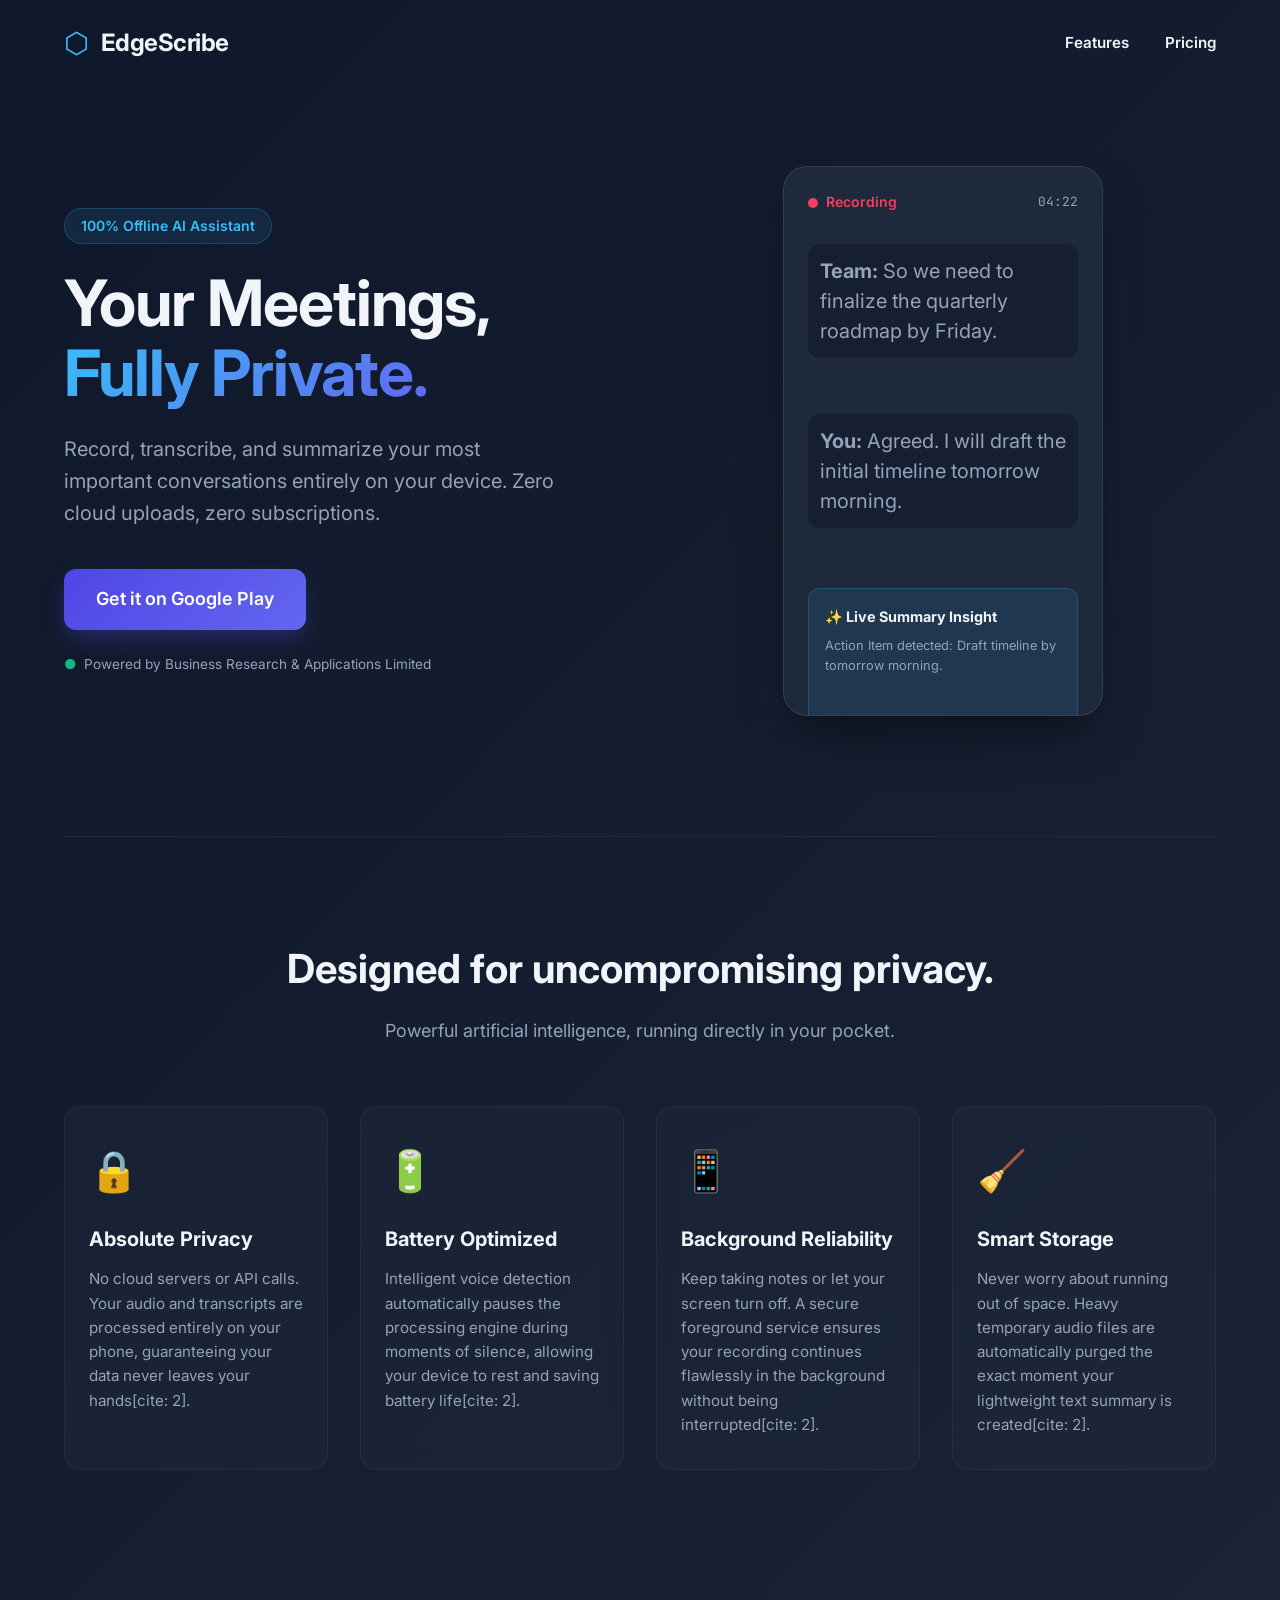
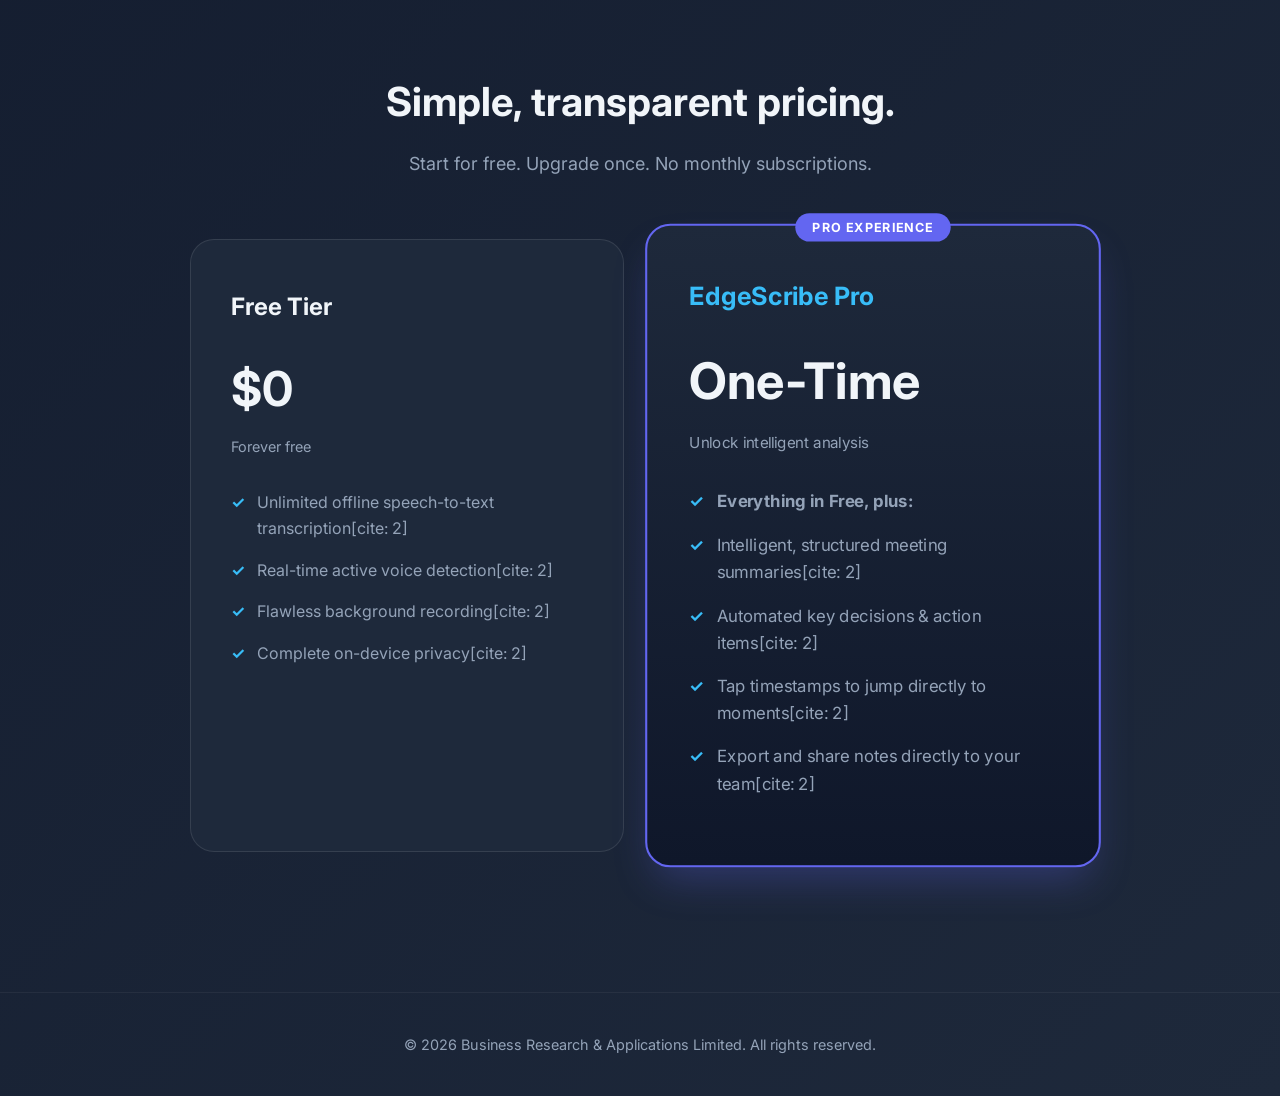
==== index.html @ 8569082a "presenting the app" ====
<!DOCTYPE html>
<html lang="en">
<head>
    <meta charset="UTF-8">
    <meta name="viewport" content="width=device-width, initial-scale=1.0">
    <title>EdgeScribe - Your Private AI Meeting Assistant</title>
    
    <link rel="preconnect" href="https://fonts.googleapis.com">
    <link rel="preconnect" href="https://fonts.gstatic.com" crossorigin>
    <link href="https://fonts.googleapis.com/css2?family=Inter:wght@400;600;700&family=JetBrains+Mono&display=swap" rel="stylesheet">
    
    <style>
        :root {
            --brand-primary: #4F46E5;
            --brand-electric: #6366F1;
            --accent-cyan: #0284C7;
            --accent-sky: #38BDF8;
            --bg-dark: #0F172A;
            --card-dark: #1E293B;
            --text-primary: #F1F5F9;
            --text-secondary: #94A3B8;
            --status-mint: #10B981;
            --status-amber: #F59E0B;
        }
        
        * {
            box-sizing: border-box;
            margin: 0;
            padding: 0;
        }

        body {
            font-family: 'Inter', system-ui, sans-serif;
            background: linear-gradient(135deg, var(--bg-dark), var(--card-dark));
            color: var(--text-primary);
            line-height: 1.6;
            min-height: 100vh;
            overflow-x: hidden;
        }

        .mono {
            font-family: 'JetBrains Mono', monospace;
        }

        .container {
            max-width: 1200px;
            margin: 0 auto;
            padding: 0 24px;
        }

        /* Animations */
        @keyframes fadeInUp {
            from { opacity: 0; transform: translateY(20px); }
            to { opacity: 1; transform: translateY(0); }
        }

        @keyframes pulse {
            0% { box-shadow: 0 0 0 0 rgba(244, 63, 94, 0.4); }
            70% { box-shadow: 0 0 0 10px rgba(244, 63, 94, 0); }
            100% { box-shadow: 0 0 0 0 rgba(244, 63, 94, 0); }
        }

        @keyframes wave {
            0%, 100% { height: 8px; }
            50% { height: 24px; }
        }

        /* Navigation */
        header {
            display: flex;
            justify-content: space-between;
            align-items: center;
            padding: 24px 0;
            position: relative;
            z-index: 10;
        }

        .logo {
            font-size: 1.5rem;
            font-weight: 700;
            display: flex;
            align-items: center;
            gap: 12px;
            letter-spacing: -0.5px;
        }

        .logo-icon {
            color: var(--accent-sky);
            font-size: 1.8rem;
            line-height: 1;
        }

        nav a {
            color: var(--text-primary);
            text-decoration: none;
            margin-left: 32px;
            font-weight: 600;
            font-size: 0.95rem;
            transition: color 0.2s;
        }

        nav a:hover {
            color: var(--accent-sky);
        }

        /* Hero Section */
        .hero {
            display: flex;
            align-items: center;
            justify-content: space-between;
            padding: 80px 0 120px;
            gap: 60px;
            animation: fadeInUp 0.8s ease-out;
        }

        .hero-content {
            flex: 1;
        }

        .hero-badge {
            display: inline-block;
            background: rgba(56, 189, 248, 0.1);
            color: var(--accent-sky);
            padding: 6px 16px;
            border-radius: 9999px;
            font-size: 0.875rem;
            font-weight: 600;
            margin-bottom: 24px;
            border: 1px solid rgba(56, 189, 248, 0.2);
        }

        .hero h1 {
            font-size: 4rem;
            line-height: 1.1;
            margin-bottom: 24px;
            letter-spacing: -1px;
        }

        .hero h1 span {
            background: linear-gradient(135deg, var(--accent-sky), var(--brand-electric));
            -webkit-background-clip: text;
            -webkit-text-fill-color: transparent;
        }

        .hero p {
            font-size: 1.25rem;
            color: var(--text-secondary);
            margin-bottom: 40px;
            max-width: 500px;
        }

        .btn {
            display: inline-flex;
            align-items: center;
            justify-content: center;
            background: linear-gradient(135deg, var(--brand-primary), var(--brand-electric));
            color: white;
            padding: 16px 32px;
            border-radius: 12px;
            text-decoration: none;
            font-weight: 600;
            font-size: 1.125rem;
            transition: transform 0.2s, box-shadow 0.2s;
            border: none;
            cursor: pointer;
            box-shadow: 0 10px 25px -5px rgba(79, 70, 229, 0.4);
        }

        .btn:hover {
            transform: translateY(-2px);
            box-shadow: 0 20px 25px -5px rgba(79, 70, 229, 0.5);
        }

        .powered-by {
            margin-top: 24px;
            font-size: 0.85rem;
            color: var(--text-secondary);
            display: flex;
            align-items: center;
            gap: 8px;
        }

        /* CSS App Mockup */
        .hero-visual {
            flex: 1;
            position: relative;
            display: flex;
            justify-content: center;
        }

        .app-mockup {
            background: var(--card-dark);
            border: 1px solid rgba(255,255,255,0.1);
            border-radius: 24px;
            width: 320px;
            height: 550px;
            padding: 24px;
            box-shadow: 0 25px 50px -12px rgba(0, 0, 0, 0.5);
            position: relative;
            overflow: hidden;
            display: flex;
            flex-direction: column;
        }

        .app-header {
            display: flex;
            justify-content: space-between;
            align-items: center;
            margin-bottom: 30px;
        }

        .recording-indicator {
            display: flex;
            align-items: center;
            gap: 8px;
            color: #F43F5E;
            font-size: 0.875rem;
            font-weight: 600;
        }

        .dot {
            width: 10px;
            height: 10px;
            background-color: #F43F5E;
            border-radius: 50%;
            animation: pulse 2s infinite;
        }

        .app-transcript {
            flex: 1;
            color: var(--text-secondary);
            font-size: 0.9rem;
            display: flex;
            flex-direction: column;
            gap: 16px;
        }

        .app-transcript p {
            background: rgba(15, 23, 42, 0.5);
            padding: 12px;
            border-radius: 12px;
            line-height: 1.5;
        }

        .waveform {
            display: flex;
            align-items: center;
            justify-content: center;
            gap: 4px;
            margin-top: auto;
            margin-bottom: 20px;
            height: 40px;
        }

        .wave-bar {
            width: 6px;
            background: var(--accent-sky);
            border-radius: 9999px;
            animation: wave 1.2s infinite ease-in-out;
        }
        
        .wave-bar:nth-child(1) { animation-delay: 0.0s; }
        .wave-bar:nth-child(2) { animation-delay: 0.2s; }
        .wave-bar:nth-child(3) { animation-delay: 0.4s; }
        .wave-bar:nth-child(4) { animation-delay: 0.6s; }
        .wave-bar:nth-child(5) { animation-delay: 0.8s; }

        .app-summary-card {
            background: rgba(56, 189, 248, 0.1);
            border: 1px solid rgba(56, 189, 248, 0.2);
            padding: 16px;
            border-radius: 12px;
            margin-top: auto;
        }

        .app-summary-card h4 {
            color: var(--text-primary);
            font-size: 0.9rem;
            margin-bottom: 8px;
            display: flex;
            align-items: center;
            gap: 6px;
        }

        /* Features Section */
        .features-section {
            padding: 100px 0;
            border-top: 1px solid rgba(255,255,255,0.05);
        }

        .section-header {
            text-align: center;
            margin-bottom: 60px;
        }

        .section-header h2 {
            font-size: 2.5rem;
            margin-bottom: 16px;
        }

        .section-header p {
            color: var(--text-secondary);
            font-size: 1.125rem;
        }

        /* Grid updated to support 4-in-a-row or 2x2 */
        .features-grid {
            display: grid;
            grid-template-columns: 1fr;
            gap: 32px;
        }
        
        @media (min-width: 768px) {
            .features-grid {
                grid-template-columns: repeat(2, 1fr);
            }
        }

        @media (min-width: 1100px) {
            .features-grid {
                grid-template-columns: repeat(4, 1fr);
            }
        }

        .feature-card {
            background: rgba(30, 41, 59, 0.5);
            border: 1px solid rgba(255, 255, 255, 0.05);
            border-radius: 16px;
            padding: 32px 24px;
            transition: transform 0.3s, background 0.3s;
            backdrop-filter: blur(10px);
            display: flex;
            flex-direction: column;
        }

        .feature-card:hover {
            transform: translateY(-5px);
            background: rgba(30, 41, 59, 0.8);
            border-color: rgba(56, 189, 248, 0.3);
        }

        .feature-icon {
            font-size: 2.5rem;
            margin-bottom: 20px;
        }

        .feature-card h3 {
            color: var(--text-primary);
            font-size: 1.25rem;
            margin-bottom: 12px;
        }

        .feature-card p {
            color: var(--text-secondary);
            font-size: 0.95rem;
        }

        /* Pricing Section */
        .pricing-section {
            padding: 100px 0 140px;
        }

        .pricing-grid {
            display: grid;
            grid-template-columns: repeat(auto-fit, minmax(340px, 1fr));
            gap: 32px;
            max-width: 900px;
            margin: 0 auto;
        }

        .pricing-card {
            background: var(--card-dark);
            border: 1px solid rgba(255, 255, 255, 0.1);
            border-radius: 24px;
            padding: 48px 40px;
            position: relative;
        }

        .pricing-card.premium {
            background: linear-gradient(180deg, rgba(30, 41, 59, 1) 0%, rgba(15, 23, 42, 1) 100%);
            border: 2px solid var(--brand-electric);
            box-shadow: 0 20px 40px -10px rgba(99, 102, 241, 0.3);
            transform: scale(1.05);
        }

        .popular-badge {
            position: absolute;
            top: -12px;
            left: 50%;
            transform: translateX(-50%);
            background: var(--brand-electric);
            color: white;
            padding: 4px 16px;
            border-radius: 9999px;
            font-size: 0.75rem;
            font-weight: 700;
            text-transform: uppercase;
            letter-spacing: 1px;
        }

        .pricing-card h3 {
            font-size: 1.5rem;
            margin-bottom: 8px;
        }

        .price {
            font-size: 3rem;
            font-weight: 700;
            margin: 24px 0 8px;
            color: var(--text-primary);
        }

        .price-sub {
            color: var(--text-secondary);
            font-size: 0.9rem;
            margin-bottom: 32px;
        }

        .pricing-features {
            list-style: none;
        }

        .pricing-features li {
            margin-bottom: 16px;
            color: var(--text-secondary);
            display: flex;
            align-items: flex-start;
            gap: 12px;
        }

        .pricing-features li::before {
            content: '✓';
            color: var(--accent-sky);
            font-weight: bold;
        }

        footer {
            text-align: center;
            padding: 40px 0;
            border-top: 1px solid rgba(255, 255, 255, 0.05);
            color: var(--text-secondary);
            font-size: 0.9rem;
        }

        @media (max-width: 900px) {
            .hero { flex-direction: column; text-align: center; gap: 40px;}
            .hero p { margin: 0 auto 40px; }
            .pricing-card.premium { transform: scale(1); }
        }

        @media (max-width: 600px) {
            .hero h1 { font-size: 3rem; }
            nav a { display: none; }
        }
    </style>
</head>
<body>
    <div class="container">
        <!-- Navigation -->
        <header>
            <div class="logo">
                <span class="logo-icon">⬡</span> EdgeScribe
            </div>
            <nav>
                <a href="#features">Features</a>
                <a href="#pricing">Pricing</a>
            </nav>
        </header>

        <!-- Hero Section -->
        <section class="hero">
            <div class="hero-content">
                <div class="hero-badge">100% Offline AI Assistant</div>
                <h1>Your Meetings, <br><span>Fully Private.</span></h1>
                <p>Record, transcribe, and summarize your most important conversations entirely on your device. Zero cloud uploads, zero subscriptions.</p>
                
                <a href="#" class="btn" id="downloadBtn">Get it on Google Play</a>
                
                <div class="powered-by">
                    <span style="color: var(--status-mint);">●</span> Powered by Business Research & Applications Limited
                </div>
            </div>

            <!-- CSS App Mockup -->
            <div class="hero-visual">
                <div class="app-mockup">
                    <div class="app-header">
                        <div class="recording-indicator">
                            <div class="dot"></div>
                            Recording
                        </div>
                        <div class="mono" style="color: var(--text-secondary); font-size: 0.8rem;">04:22</div>
                    </div>
                    
                    <div class="app-transcript">
                        <p><strong>Team:</strong> So we need to finalize the quarterly roadmap by Friday.</p>
                        <p><strong>You:</strong> Agreed. I will draft the initial timeline tomorrow morning.</p>
                    </div>

                    <div class="waveform">
                        <div class="wave-bar"></div>
                        <div class="wave-bar"></div>
                        <div class="wave-bar"></div>
                        <div class="wave-bar"></div>
                        <div class="wave-bar"></div>
                    </div>

                    <div class="app-summary-card">
                        <h4>✨ Live Summary Insight</h4>
                        <p style="font-size: 0.8rem; color: var(--text-secondary);">Action Item detected: Draft timeline by tomorrow morning.</p>
                    </div>
                </div>
            </div>
        </section>

        <!-- Benefits/Features Section -->
        <section id="features" class="features-section">
            <div class="section-header">
                <h2>Designed for uncompromising privacy.</h2>
                <p>Powerful artificial intelligence, running directly in your pocket.</p>
            </div>

            <div class="features-grid">
                <div class="feature-card">
                    <div class="feature-icon">🔒</div>
                    <h3>Absolute Privacy</h3>
                    <p>No cloud servers or API calls. Your audio and transcripts are processed entirely on your phone, guaranteeing your data never leaves your hands[cite: 2].</p>
                </div>
                <div class="feature-card">
                    <div class="feature-icon">🔋</div>
                    <h3>Battery Optimized</h3>
                    <p>Intelligent voice detection automatically pauses the processing engine during moments of silence, allowing your device to rest and saving battery life[cite: 2].</p>
                </div>
                <div class="feature-card">
                    <div class="feature-icon">📱</div>
                    <h3>Background Reliability</h3>
                    <p>Keep taking notes or let your screen turn off. A secure foreground service ensures your recording continues flawlessly in the background without being interrupted[cite: 2].</p>
                </div>
                <div class="feature-card">
                    <div class="feature-icon">🧹</div>
                    <h3>Smart Storage</h3>
                    <p>Never worry about running out of space. Heavy temporary audio files are automatically purged the exact moment your lightweight text summary is created[cite: 2].</p>
                </div>
            </div>
        </section>

        <!-- Pricing Section -->
        <section id="pricing" class="pricing-section">
            <div class="section-header">
                <h2>Simple, transparent pricing.</h2>
                <p>Start for free. Upgrade once. No monthly subscriptions.</p>
            </div>

            <div class="pricing-grid">
                
                <!-- Free Tier -->
                <div class="pricing-card">
                    <h3>Free Tier</h3>
                    <div class="price">$0</div>
                    <div class="price-sub">Forever free</div>
                    <ul class="pricing-features">
                        <li>Unlimited offline speech-to-text transcription[cite: 2]</li>
                        <li>Real-time active voice detection[cite: 2]</li>
                        <li>Flawless background recording[cite: 2]</li>
                        <li>Complete on-device privacy[cite: 2]</li>
                    </ul>
                </div>
                
                <!-- Pro Tier -->
                <div class="pricing-card premium">
                    <div class="popular-badge">Pro Experience</div>
                    <h3 style="color: var(--accent-sky);">EdgeScribe Pro</h3>
                    <div class="price">One-Time</div>
                    <div class="price-sub">Unlock intelligent analysis</div>
                    <ul class="pricing-features">
                        <li><strong>Everything in Free, plus:</strong></li>
                        <li>Intelligent, structured meeting summaries[cite: 2]</li>
                        <li>Automated key decisions & action items[cite: 2]</li>
                        <li>Tap timestamps to jump directly to moments[cite: 2]</li>
                        <li>Export and share notes directly to your team[cite: 2]</li>
                    </ul>
                </div>

            </div>
        </section>
    </div>

    <footer>
        <p>&copy; 2026 Business Research & Applications Limited. All rights reserved.</p>
    </footer>

    <script>
        // Simulate Play Store Click
        document.getElementById('downloadBtn').addEventListener('click', function(e) {
            e.preventDefault();
            alert('Redirecting to the Google Play Store...');
        });

        // Smooth Scroll for Navigation
        document.querySelectorAll('a[href^=\'#\']').forEach(anchor => {
            anchor.addEventListener('click', function (e) {
                e.preventDefault();
                document.querySelector(this.getAttribute('href')).scrollIntoView({
                    behavior: 'smooth'
                });
            });
        });
    </script>
</body>
</html>
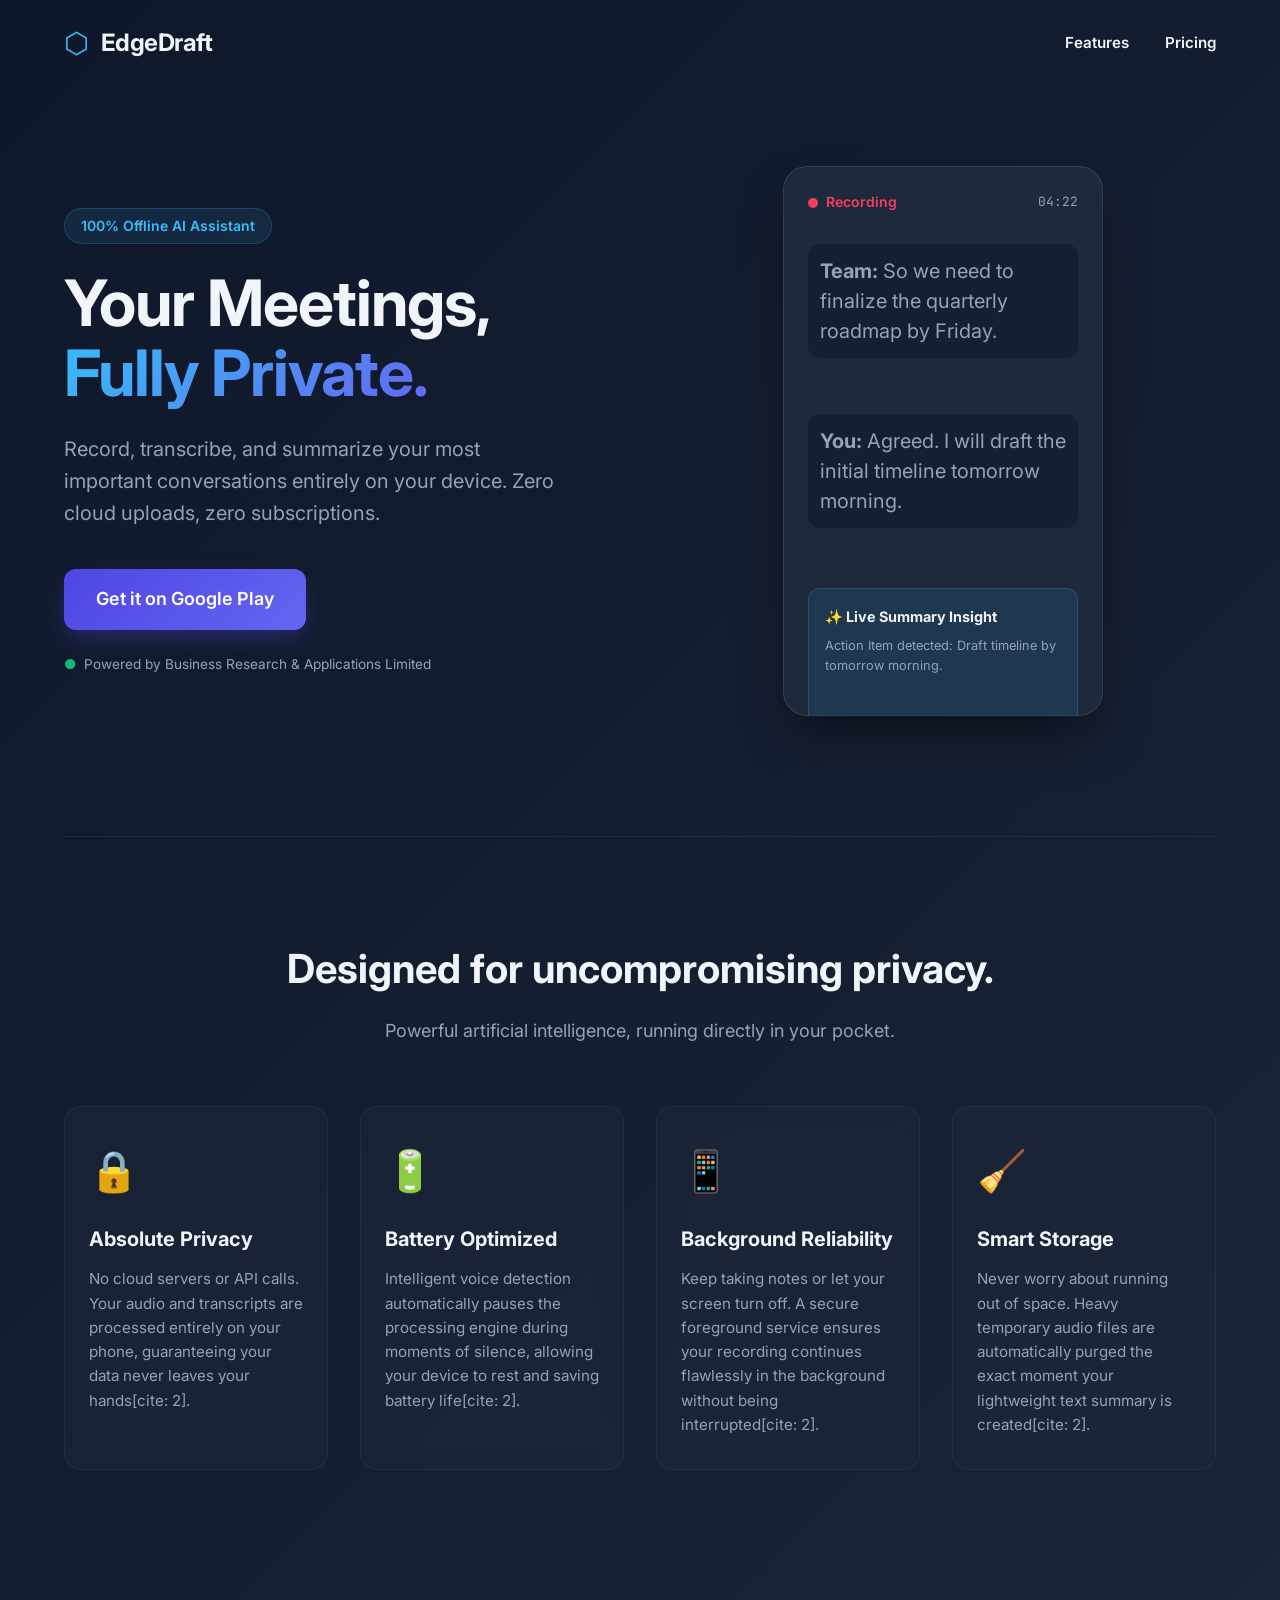
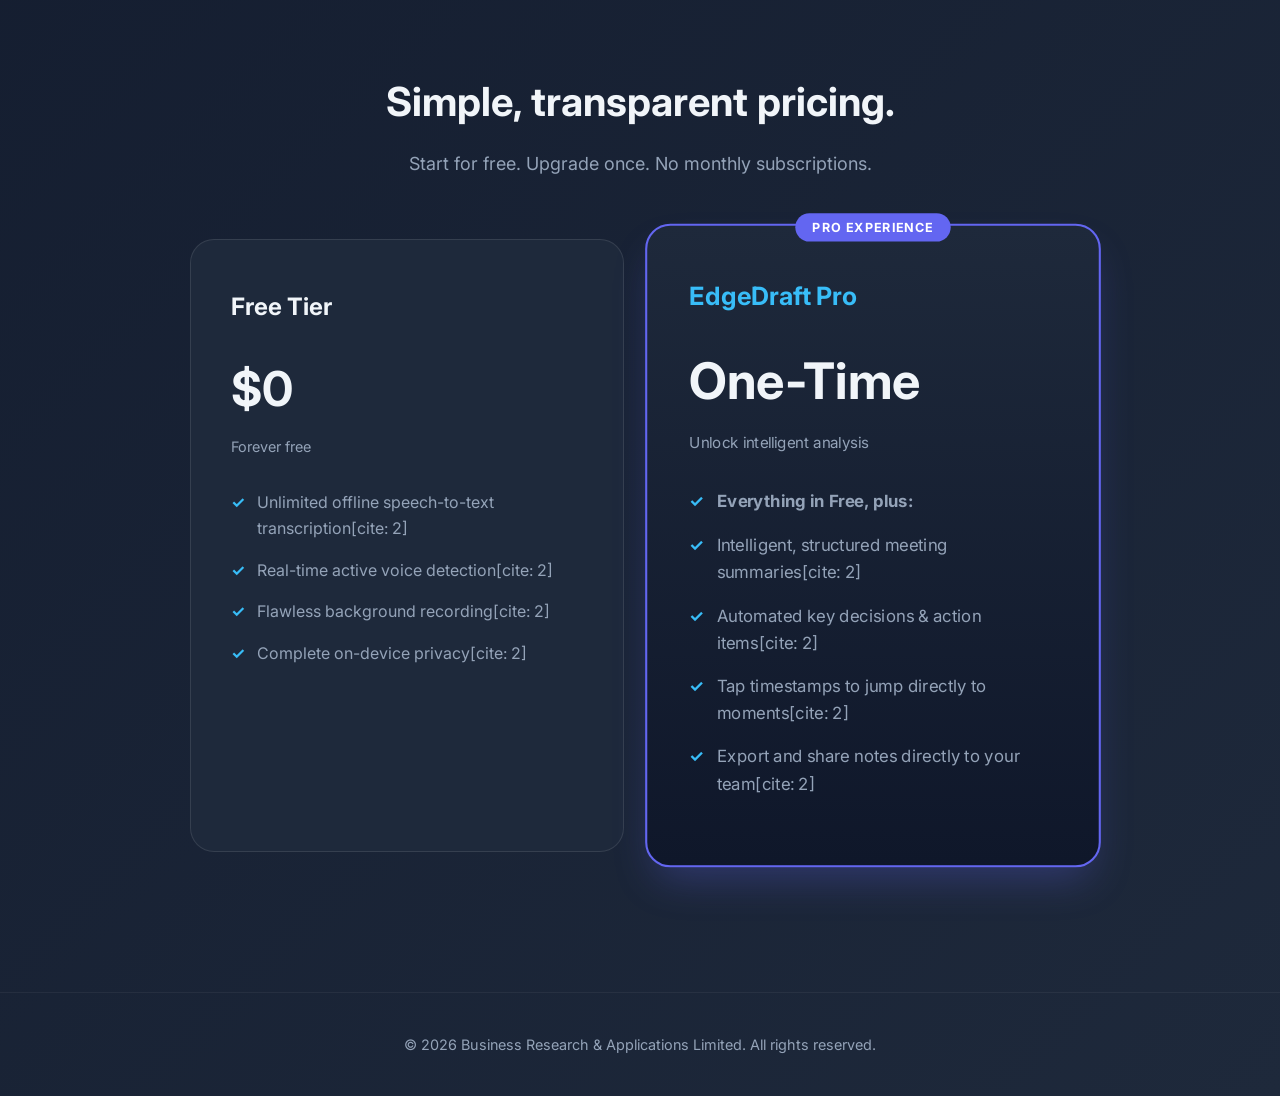
==== commit 2155e019: "company info" ====
--- a/index.html
+++ b/index.html
@@ -3,7 +3,7 @@
 <head>
     <meta charset="UTF-8">
     <meta name="viewport" content="width=device-width, initial-scale=1.0">
-    <title>EdgeScribe - Your Private AI Meeting Assistant</title>
+    <title>EdgeDraft - Your Private AI Meeting Assistant</title>
     
     <link rel="preconnect" href="https://fonts.googleapis.com">
     <link rel="preconnect" href="https://fonts.gstatic.com" crossorigin>
@@ -459,7 +459,7 @@
         <!-- Navigation -->
         <header>
             <div class="logo">
-                <span class="logo-icon">⬡</span> EdgeScribe
+                <span class="logo-icon">⬡</span> EdgeDraft
             </div>
             <nav>
                 <a href="#features">Features</a>
@@ -569,7 +569,7 @@
                 <!-- Pro Tier -->
                 <div class="pricing-card premium">
                     <div class="popular-badge">Pro Experience</div>
-                    <h3 style="color: var(--accent-sky);">EdgeScribe Pro</h3>
+                    <h3 style="color: var(--accent-sky);">EdgeDraft Pro</h3>
                     <div class="price">One-Time</div>
                     <div class="price-sub">Unlock intelligent analysis</div>
                     <ul class="pricing-features">
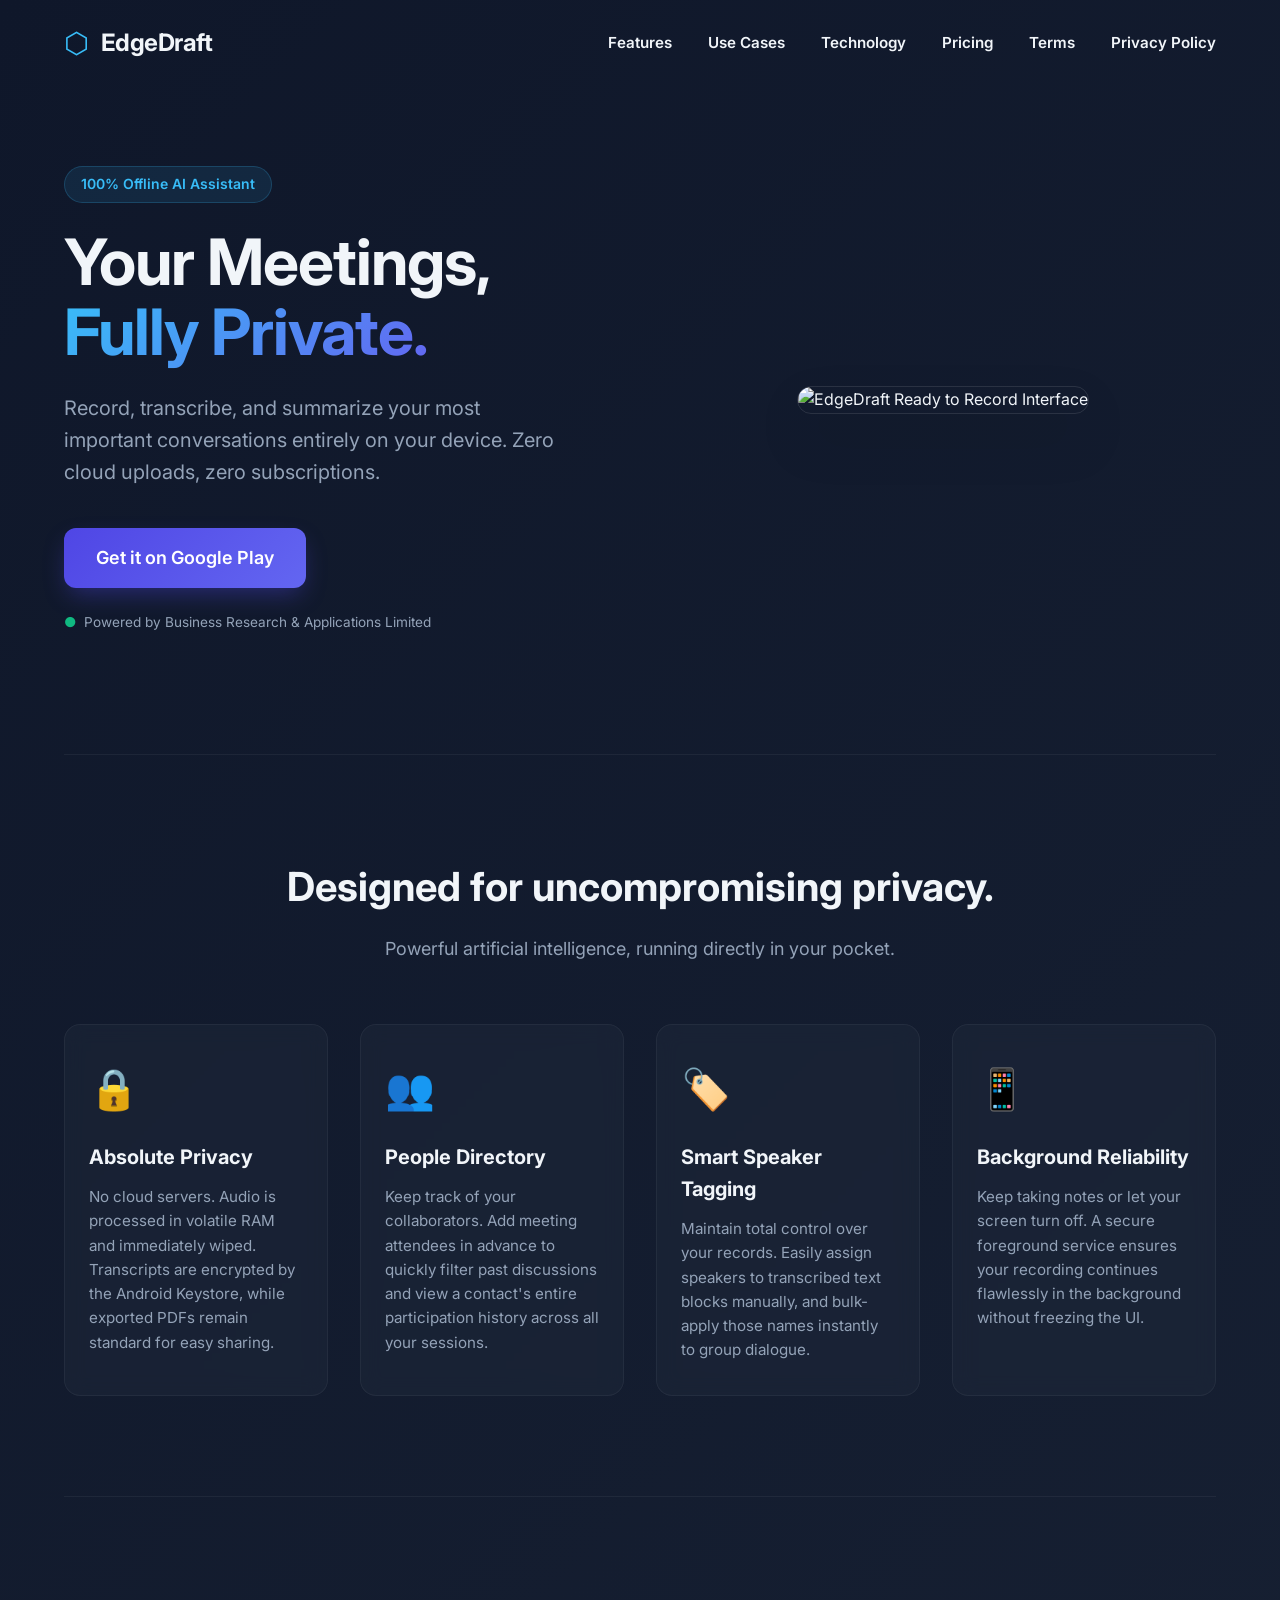
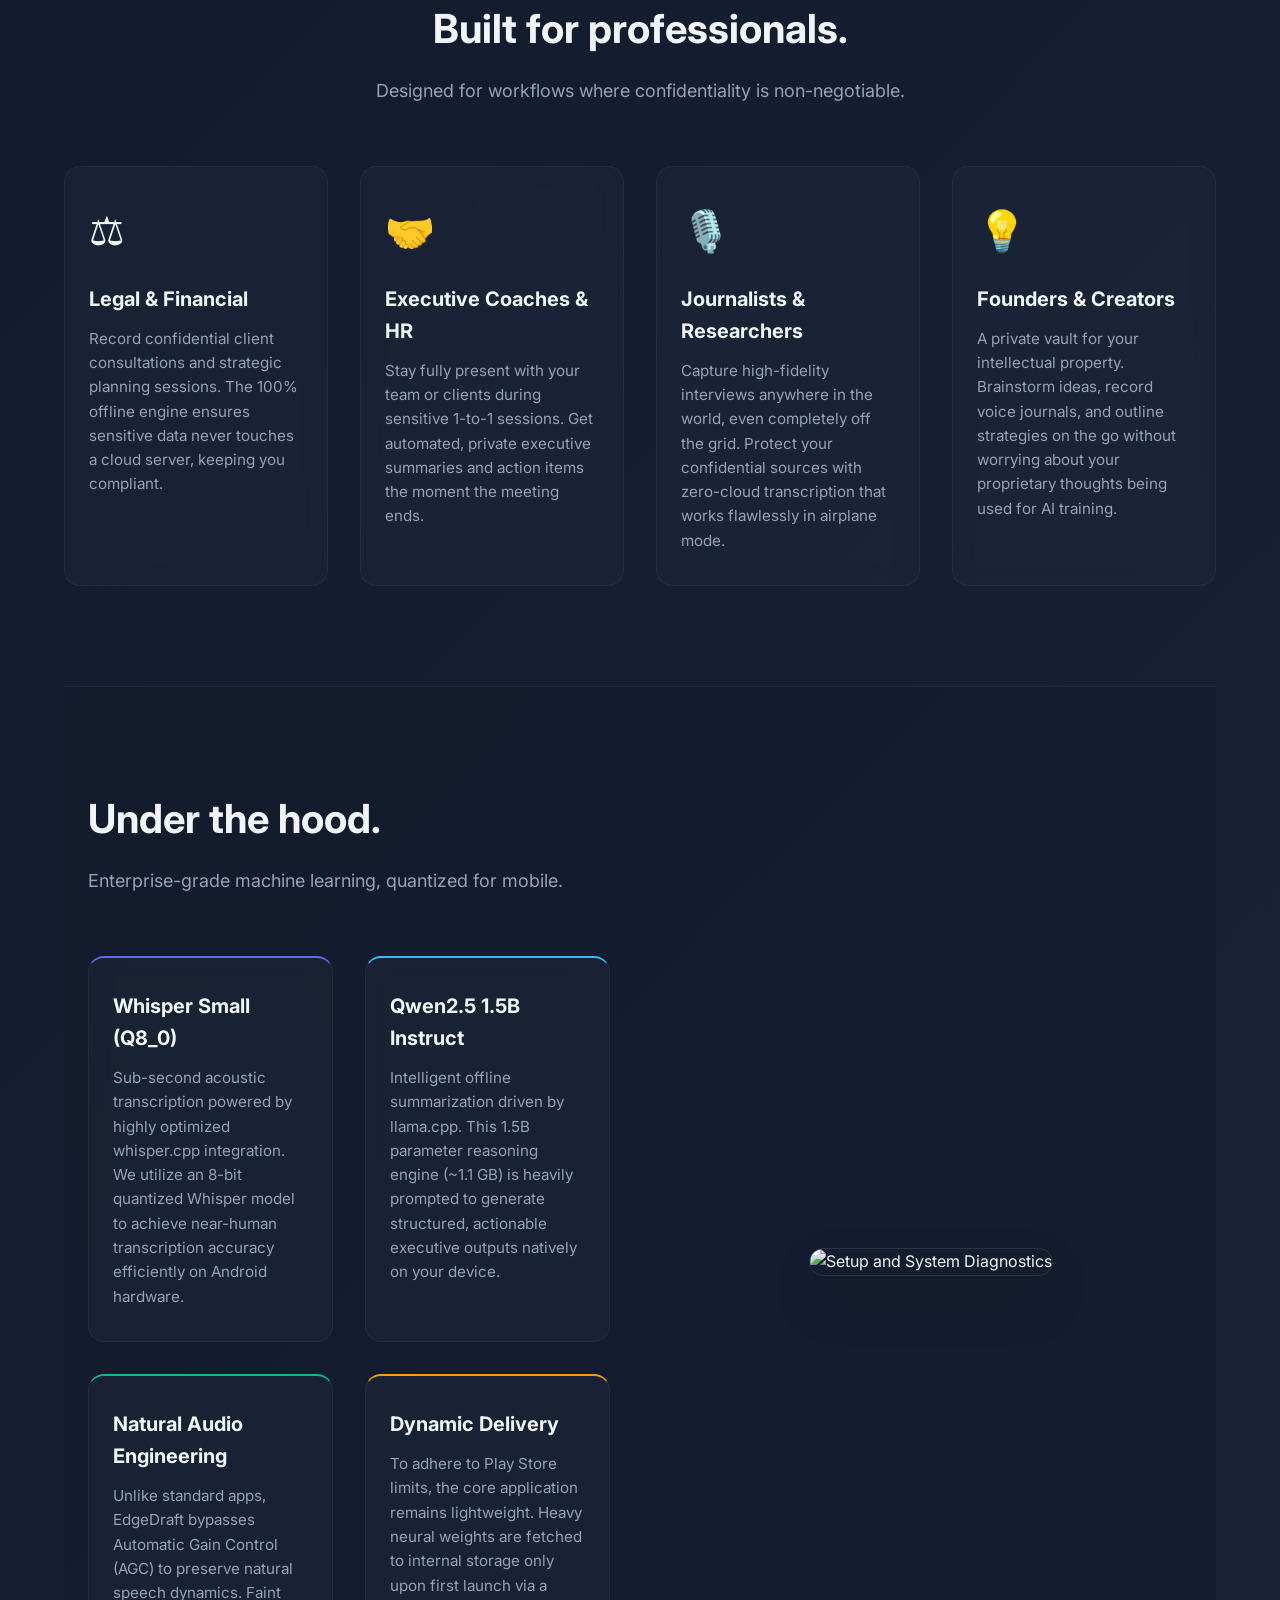
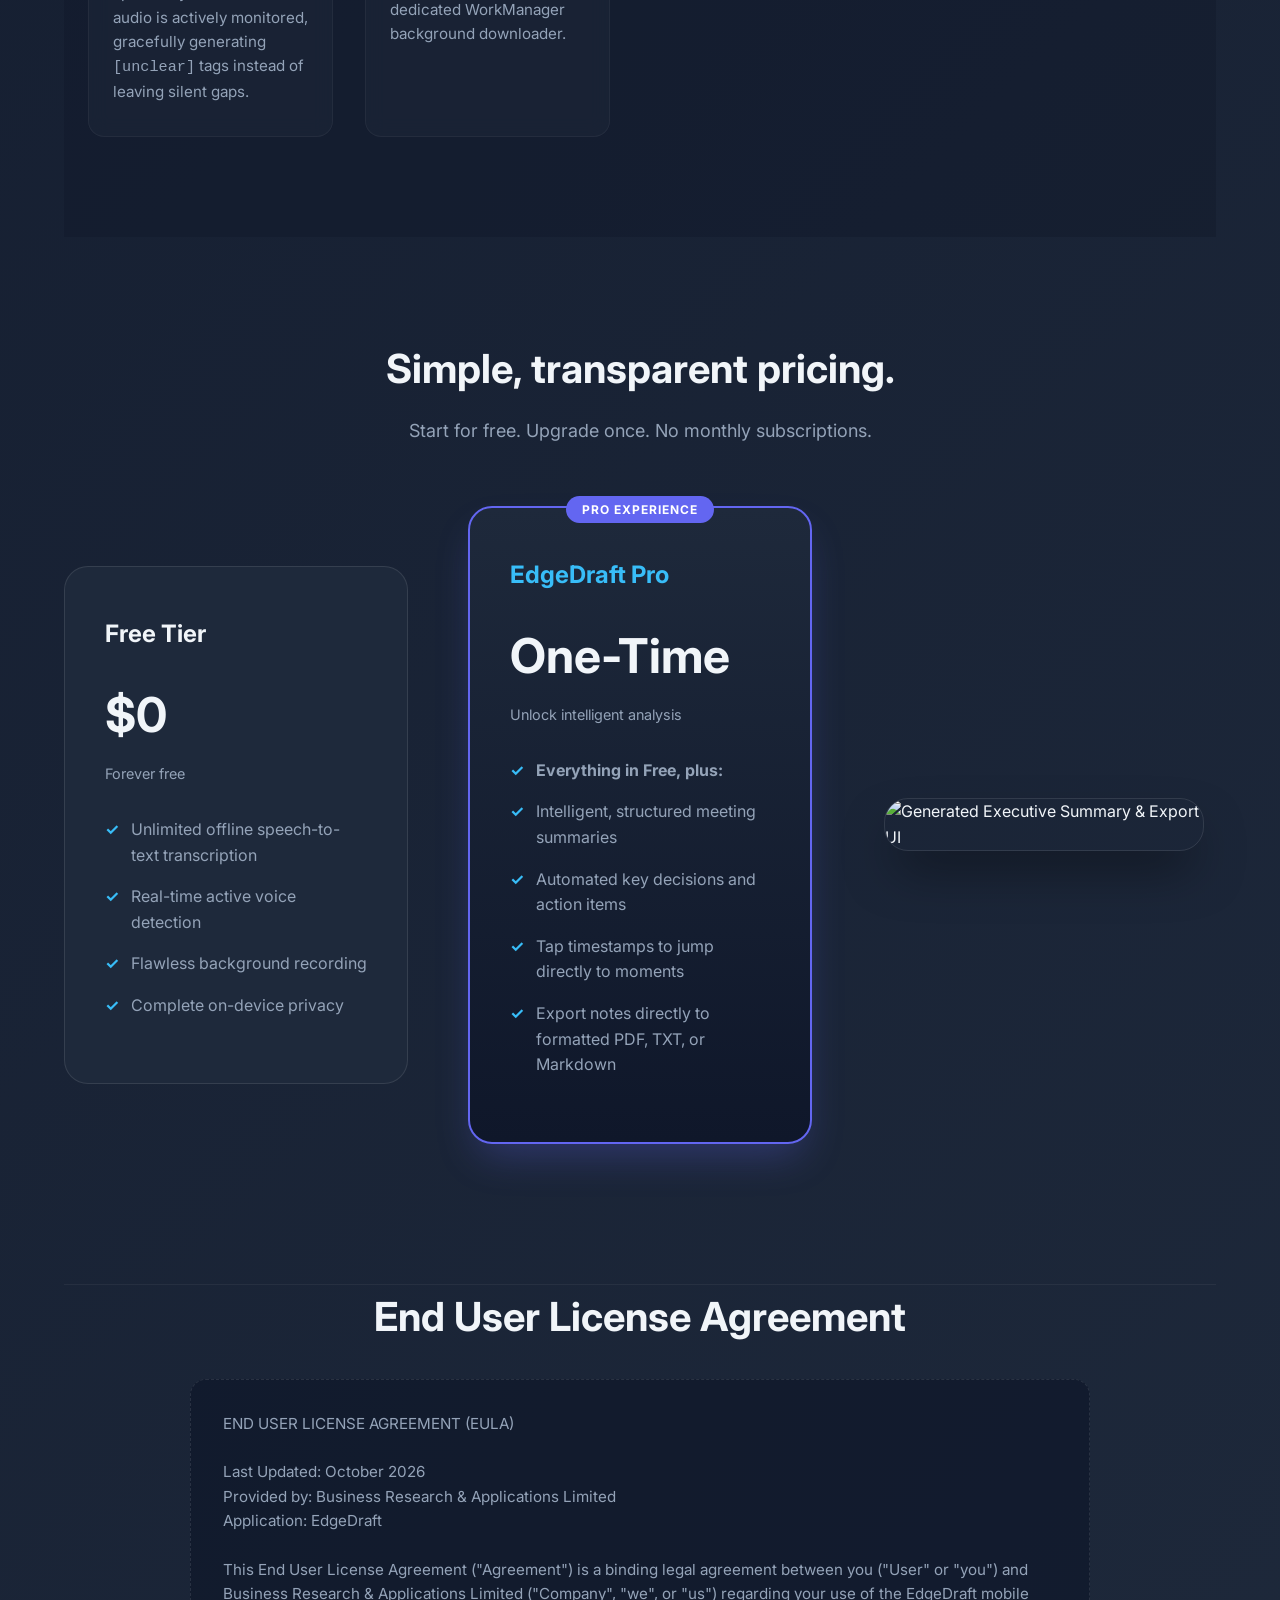
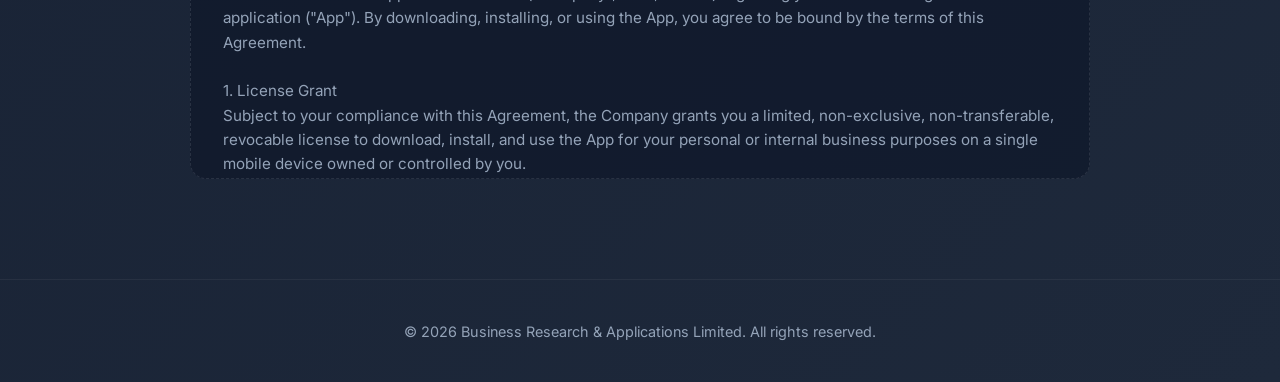
==== commit b37b8a17: "added Google Play" ====
--- a/index.html
+++ b/index.html
@@ -54,17 +54,6 @@
             to { opacity: 1; transform: translateY(0); }
         }
 
-        @keyframes pulse {
-            0% { box-shadow: 0 0 0 0 rgba(244, 63, 94, 0.4); }
-            70% { box-shadow: 0 0 0 10px rgba(244, 63, 94, 0); }
-            100% { box-shadow: 0 0 0 0 rgba(244, 63, 94, 0); }
-        }
-
-        @keyframes wave {
-            0%, 100% { height: 8px; }
-            50% { height: 24px; }
-        }
-
         /* Navigation */
         header {
             display: flex;
@@ -180,7 +169,7 @@
             gap: 8px;
         }
 
-        /* CSS App Mockup */
+        /* Hero Image Container */
         .hero-visual {
             flex: 1;
             position: relative;
@@ -188,102 +177,15 @@
             justify-content: center;
         }
 
-        .app-mockup {
-            background: var(--card-dark);
+        .hero-visual img, .screenshot-visual {
+            max-width: 320px;
+            border-radius: 24px;
+            box-shadow: 0 25px 50px -12px rgba(0, 0, 0, 0.5);
             border: 1px solid rgba(255,255,255,0.1);
-            border-radius: 24px;
-            width: 320px;
-            height: 550px;
-            padding: 24px;
-            box-shadow: 0 25px 50px -12px rgba(0, 0, 0, 0.5);
-            position: relative;
-            overflow: hidden;
-            display: flex;
-            flex-direction: column;
-        }
-
-        .app-header {
-            display: flex;
-            justify-content: space-between;
-            align-items: center;
-            margin-bottom: 30px;
-        }
-
-        .recording-indicator {
-            display: flex;
-            align-items: center;
-            gap: 8px;
-            color: #F43F5E;
-            font-size: 0.875rem;
-            font-weight: 600;
-        }
-
-        .dot {
-            width: 10px;
-            height: 10px;
-            background-color: #F43F5E;
-            border-radius: 50%;
-            animation: pulse 2s infinite;
-        }
-
-        .app-transcript {
-            flex: 1;
-            color: var(--text-secondary);
-            font-size: 0.9rem;
-            display: flex;
-            flex-direction: column;
-            gap: 16px;
-        }
-
-        .app-transcript p {
-            background: rgba(15, 23, 42, 0.5);
-            padding: 12px;
-            border-radius: 12px;
-            line-height: 1.5;
-        }
-
-        .waveform {
-            display: flex;
-            align-items: center;
-            justify-content: center;
-            gap: 4px;
-            margin-top: auto;
-            margin-bottom: 20px;
-            height: 40px;
-        }
-
-        .wave-bar {
-            width: 6px;
-            background: var(--accent-sky);
-            border-radius: 9999px;
-            animation: wave 1.2s infinite ease-in-out;
-        }
-        
-        .wave-bar:nth-child(1) { animation-delay: 0.0s; }
-        .wave-bar:nth-child(2) { animation-delay: 0.2s; }
-        .wave-bar:nth-child(3) { animation-delay: 0.4s; }
-        .wave-bar:nth-child(4) { animation-delay: 0.6s; }
-        .wave-bar:nth-child(5) { animation-delay: 0.8s; }
-
-        .app-summary-card {
-            background: rgba(56, 189, 248, 0.1);
-            border: 1px solid rgba(56, 189, 248, 0.2);
-            padding: 16px;
-            border-radius: 12px;
-            margin-top: auto;
-        }
-
-        .app-summary-card h4 {
-            color: var(--text-primary);
-            font-size: 0.9rem;
-            margin-bottom: 8px;
-            display: flex;
-            align-items: center;
-            gap: 6px;
-        }
-
-        /* Features Section */
-        .features-section {
+        }
+
+        /* Generic Section Styling */
+        .content-section {
             padding: 100px 0;
             border-top: 1px solid rgba(255,255,255,0.05);
         }
@@ -293,6 +195,10 @@
             margin-bottom: 60px;
         }
 
+        .section-header.left-align {
+            text-align: left;
+        }
+
         .section-header h2 {
             font-size: 2.5rem;
             margin-bottom: 16px;
@@ -303,26 +209,44 @@
             font-size: 1.125rem;
         }
 
-        /* Grid updated to support 4-in-a-row or 2x2 */
-        .features-grid {
+        /* Split Layout for Screenshots */
+        .split-layout {
+            display: flex;
+            align-items: center;
+            gap: 60px;
+            justify-content: space-between;
+        }
+
+        .split-layout .split-content {
+            flex: 1;
+        }
+
+        .split-layout .split-image {
+            flex: 1;
+            display: flex;
+            justify-content: center;
+        }
+
+        /* Shared Grid */
+        .dynamic-grid {
             display: grid;
             grid-template-columns: 1fr;
             gap: 32px;
         }
         
         @media (min-width: 768px) {
-            .features-grid {
+            .dynamic-grid {
                 grid-template-columns: repeat(2, 1fr);
             }
         }
 
         @media (min-width: 1100px) {
-            .features-grid {
+            .dynamic-grid.four-col {
                 grid-template-columns: repeat(4, 1fr);
             }
         }
 
-        .feature-card {
+        .card-box {
             background: rgba(30, 41, 59, 0.5);
             border: 1px solid rgba(255, 255, 255, 0.05);
             border-radius: 16px;
@@ -333,24 +257,24 @@
             flex-direction: column;
         }
 
-        .feature-card:hover {
+        .card-box:hover {
             transform: translateY(-5px);
             background: rgba(30, 41, 59, 0.8);
             border-color: rgba(56, 189, 248, 0.3);
         }
 
-        .feature-icon {
+        .card-icon {
             font-size: 2.5rem;
             margin-bottom: 20px;
         }
 
-        .feature-card h3 {
+        .card-box h3 {
             color: var(--text-primary);
             font-size: 1.25rem;
             margin-bottom: 12px;
         }
 
-        .feature-card p {
+        .card-box p {
             color: var(--text-secondary);
             font-size: 0.95rem;
         }
@@ -358,14 +282,6 @@
         /* Pricing Section */
         .pricing-section {
             padding: 100px 0 140px;
-        }
-
-        .pricing-grid {
-            display: grid;
-            grid-template-columns: repeat(auto-fit, minmax(340px, 1fr));
-            gap: 32px;
-            max-width: 900px;
-            margin: 0 auto;
         }
 
         .pricing-card {
@@ -374,13 +290,14 @@
             border-radius: 24px;
             padding: 48px 40px;
             position: relative;
+            flex: 1;
+            height: 100%;
         }
 
         .pricing-card.premium {
             background: linear-gradient(180deg, rgba(30, 41, 59, 1) 0%, rgba(15, 23, 42, 1) 100%);
             border: 2px solid var(--brand-electric);
             box-shadow: 0 20px 40px -10px rgba(99, 102, 241, 0.3);
-            transform: scale(1.05);
         }
 
         .popular-badge {
@@ -433,6 +350,22 @@
             color: var(--accent-sky);
             font-weight: bold;
         }
+        
+        /* EULA Section */
+        .eula-container {
+            max-width: 900px;
+            margin: 0 auto;
+            background: rgba(15, 23, 42, 0.7);
+            border: 1px dashed rgba(255, 255, 255, 0.1);
+            border-radius: 16px;
+            padding: 32px;
+            height: 400px;
+            overflow-y: auto;
+            color: var(--text-secondary);
+            font-size: 0.95rem;
+            line-height: 1.6;
+            white-space: pre-wrap; /* Ensures the loaded text formatting holds */
+        }
 
         footer {
             text-align: center;
@@ -443,9 +376,8 @@
         }
 
         @media (max-width: 900px) {
-            .hero { flex-direction: column; text-align: center; gap: 40px;}
-            .hero p { margin: 0 auto 40px; }
-            .pricing-card.premium { transform: scale(1); }
+            .hero, .split-layout { flex-direction: column; text-align: center; gap: 40px;}
+            .hero p, .section-header.left-align { text-align: center; margin-left: auto; margin-right: auto;}
         }
 
         @media (max-width: 600px) {
@@ -463,7 +395,11 @@
             </div>
             <nav>
                 <a href="#features">Features</a>
+                <a href="#use-cases">Use Cases</a>
+                <a href="#technology">Technology</a>
                 <a href="#pricing">Pricing</a>
+                <a href="#eula">Terms</a>
+                <a href="edgedraft/privacy-policy.html">Privacy Policy</a>
             </nav>
         </header>
 
@@ -474,114 +410,216 @@
                 <h1>Your Meetings, <br><span>Fully Private.</span></h1>
                 <p>Record, transcribe, and summarize your most important conversations entirely on your device. Zero cloud uploads, zero subscriptions.</p>
                 
-                <a href="#" class="btn" id="downloadBtn">Get it on Google Play</a>
+                <a href="https://play.google.com/store/apps/details?id=com.edgedraft.app" class="btn" id="downloadBtn">Get it on Google Play</a>
                 
                 <div class="powered-by">
                     <span style="color: var(--status-mint);">●</span> Powered by Business Research & Applications Limited
                 </div>
             </div>
 
-            <!-- CSS App Mockup -->
+            <!-- UI Screenshot Graphic 1 -->
             <div class="hero-visual">
-                <div class="app-mockup">
-                    <div class="app-header">
-                        <div class="recording-indicator">
-                            <div class="dot"></div>
-                            Recording
-                        </div>
-                        <div class="mono" style="color: var(--text-secondary); font-size: 0.8rem;">04:22</div>
-                    </div>
-                    
-                    <div class="app-transcript">
-                        <p><strong>Team:</strong> So we need to finalize the quarterly roadmap by Friday.</p>
-                        <p><strong>You:</strong> Agreed. I will draft the initial timeline tomorrow morning.</p>
-                    </div>
-
-                    <div class="waveform">
-                        <div class="wave-bar"></div>
-                        <div class="wave-bar"></div>
-                        <div class="wave-bar"></div>
-                        <div class="wave-bar"></div>
-                        <div class="wave-bar"></div>
-                    </div>
-
-                    <div class="app-summary-card">
-                        <h4>✨ Live Summary Insight</h4>
-                        <p style="font-size: 0.8rem; color: var(--text-secondary);">Action Item detected: Draft timeline by tomorrow morning.</p>
-                    </div>
-                </div>
+                <img src="assets/ready_to_record.png" alt="EdgeDraft Ready to Record Interface">
             </div>
         </section>
 
         <!-- Benefits/Features Section -->
-        <section id="features" class="features-section">
+        <section id="features" class="content-section">
             <div class="section-header">
                 <h2>Designed for uncompromising privacy.</h2>
                 <p>Powerful artificial intelligence, running directly in your pocket.</p>
             </div>
 
-            <div class="features-grid">
-                <div class="feature-card">
-                    <div class="feature-icon">🔒</div>
+            <div class="dynamic-grid four-col">
+                <div class="card-box">
+                    <div class="card-icon">🔒</div>
                     <h3>Absolute Privacy</h3>
-                    <p>No cloud servers or API calls. Your audio and transcripts are processed entirely on your phone, guaranteeing your data never leaves your hands[cite: 2].</p>
-                </div>
-                <div class="feature-card">
-                    <div class="feature-icon">🔋</div>
-                    <h3>Battery Optimized</h3>
-                    <p>Intelligent voice detection automatically pauses the processing engine during moments of silence, allowing your device to rest and saving battery life[cite: 2].</p>
-                </div>
-                <div class="feature-card">
-                    <div class="feature-icon">📱</div>
+                    <p>No cloud servers. Audio is processed in volatile RAM and immediately wiped. Transcripts are encrypted by the Android Keystore, while exported PDFs remain standard for easy sharing.</p>
+                </div>
+                <div class="card-box">
+                    <div class="card-icon">👥</div>
+                    <h3>People Directory</h3>
+                    <p>Keep track of your collaborators. Add meeting attendees in advance to quickly filter past discussions and view a contact's entire participation history across all your sessions.</p>
+                </div>
+                <div class="card-box">
+                    <div class="card-icon">🏷️</div>
+                    <h3>Smart Speaker Tagging</h3>
+                    <p>Maintain total control over your records. Easily assign speakers to transcribed text blocks manually, and bulk-apply those names instantly to group dialogue.</p>
+                </div>
+                <div class="card-box">
+                    <div class="card-icon">📱</div>
                     <h3>Background Reliability</h3>
-                    <p>Keep taking notes or let your screen turn off. A secure foreground service ensures your recording continues flawlessly in the background without being interrupted[cite: 2].</p>
-                </div>
-                <div class="feature-card">
-                    <div class="feature-icon">🧹</div>
-                    <h3>Smart Storage</h3>
-                    <p>Never worry about running out of space. Heavy temporary audio files are automatically purged the exact moment your lightweight text summary is created[cite: 2].</p>
+                    <p>Keep taking notes or let your screen turn off. A secure foreground service ensures your recording continues flawlessly in the background without freezing the UI.</p>
                 </div>
             </div>
         </section>
 
-        <!-- Pricing Section -->
+        <!-- Target Audiences / Use Cases Section -->
+        <section id="use-cases" class="content-section">
+            <div class="section-header">
+                <h2>Built for professionals.</h2>
+                <p>Designed for workflows where confidentiality is non-negotiable.</p>
+            </div>
+
+            <div class="dynamic-grid four-col">
+                <div class="card-box">
+                    <div class="card-icon">⚖️</div>
+                    <h3>Legal & Financial</h3>
+                    <p>Record confidential client consultations and strategic planning sessions. The 100% offline engine ensures sensitive data never touches a cloud server, keeping you compliant.</p>
+                </div>
+                <div class="card-box">
+                    <div class="card-icon">🤝</div>
+                    <h3>Executive Coaches & HR</h3>
+                    <p>Stay fully present with your team or clients during sensitive 1-to-1 sessions. Get automated, private executive summaries and action items the moment the meeting ends.</p>
+                </div>
+                <div class="card-box">
+                    <div class="card-icon">🎙️</div>
+                    <h3>Journalists & Researchers</h3>
+                    <p>Capture high-fidelity interviews anywhere in the world, even completely off the grid. Protect your confidential sources with zero-cloud transcription that works flawlessly in airplane mode.</p>
+                </div>
+                <div class="card-box">
+                    <div class="card-icon">💡</div>
+                    <h3>Founders & Creators</h3>
+                    <p>A private vault for your intellectual property. Brainstorm ideas, record voice journals, and outline strategies on the go without worrying about your proprietary thoughts being used for AI training.</p>
+                </div>
+            </div>
+        </section>
+
+        <!-- Technology Section with Split Layout & Screenshot 2 -->
+        <section id="technology" class="content-section" style="background: rgba(15, 23, 42, 0.4); padding: 100px 24px;">
+            <div class="split-layout">
+                <div class="split-content">
+                    <div class="section-header left-align">
+                        <h2>Under the hood.</h2>
+                        <p>Enterprise-grade machine learning, quantized for mobile.</p>
+                    </div>
+                    <div class="dynamic-grid">
+                        <div class="card-box" style="border-top: 2px solid var(--brand-electric);">
+                            <h3>Whisper Small (Q8_0)</h3>
+                            <p>Sub-second acoustic transcription powered by highly optimized whisper.cpp integration. We utilize an 8-bit quantized Whisper model to achieve near-human transcription accuracy efficiently on Android hardware.</p>
+                        </div>
+                        <div class="card-box" style="border-top: 2px solid var(--accent-sky);">
+                            <h3>Qwen2.5 1.5B Instruct</h3>
+                            <p>Intelligent offline summarization driven by llama.cpp. This 1.5B parameter reasoning engine (~1.1 GB) is heavily prompted to generate structured, actionable executive outputs natively on your device.</p>
+                        </div>
+                        <div class="card-box" style="border-top: 2px solid var(--status-mint);">
+                            <h3>Natural Audio Engineering</h3>
+                            <p>Unlike standard apps, EdgeDraft bypasses Automatic Gain Control (AGC) to preserve natural speech dynamics. Faint audio is actively monitored, gracefully generating <code>[unclear]</code> tags instead of leaving silent gaps.</p>
+                        </div>
+                        <div class="card-box" style="border-top: 2px solid var(--status-amber);">
+                            <h3>Dynamic Delivery</h3>
+                            <p>To adhere to Play Store limits, the core application remains lightweight. Heavy neural weights are fetched to internal storage only upon first launch via a dedicated WorkManager background downloader.</p>
+                        </div>
+                    </div>
+                </div>
+                <div class="split-image">
+                    <img src="assets/setup_and_diagnostics.png" alt="Setup and System Diagnostics" class="screenshot-visual">
+                </div>
+            </div>
+        </section>
+
+        <!-- Pricing Section with Split Layout & Screenshot 3 -->
         <section id="pricing" class="pricing-section">
             <div class="section-header">
                 <h2>Simple, transparent pricing.</h2>
                 <p>Start for free. Upgrade once. No monthly subscriptions.</p>
             </div>
 
-            <div class="pricing-grid">
+            <div class="split-layout">
+                <!-- Free Tier -->
+                <div class="split-content" style="display: flex; flex-direction: column; gap: 32px;">
+                    <div class="pricing-card">
+                        <h3>Free Tier</h3>
+                        <div class="price">$0</div>
+                        <div class="price-sub">Forever free</div>
+                        <ul class="pricing-features">
+                            <li>Unlimited offline speech-to-text transcription</li>
+                            <li>Real-time active voice detection</li>
+                            <li>Flawless background recording</li>
+                            <li>Complete on-device privacy</li>
+                        </ul>
+                    </div>
+                </div>
+
+                <!-- Pro Tier next to its related Screenshot -->
+                <div class="split-content" style="position: relative;">
+                    <div class="pricing-card premium">
+                        <div class="popular-badge">Pro Experience</div>
+                        <h3 style="color: var(--accent-sky);">EdgeDraft Pro</h3>
+                        <div class="price">One-Time</div>
+                        <div class="price-sub">Unlock intelligent analysis</div>
+                        <ul class="pricing-features">
+                            <li><strong>Everything in Free, plus:</strong></li>
+                            <li>Intelligent, structured meeting summaries</li>
+                            <li>Automated key decisions and action items</li>
+                            <li>Tap timestamps to jump directly to moments</li>
+                            <li>Export notes directly to formatted PDF, TXT, or Markdown</li>
+                        </ul>
+                    </div>
+                </div>
                 
-                <!-- Free Tier -->
-                <div class="pricing-card">
-                    <h3>Free Tier</h3>
-                    <div class="price">$0</div>
-                    <div class="price-sub">Forever free</div>
-                    <ul class="pricing-features">
-                        <li>Unlimited offline speech-to-text transcription[cite: 2]</li>
-                        <li>Real-time active voice detection[cite: 2]</li>
-                        <li>Flawless background recording[cite: 2]</li>
-                        <li>Complete on-device privacy[cite: 2]</li>
-                    </ul>
-                </div>
-                
-                <!-- Pro Tier -->
-                <div class="pricing-card premium">
-                    <div class="popular-badge">Pro Experience</div>
-                    <h3 style="color: var(--accent-sky);">EdgeDraft Pro</h3>
-                    <div class="price">One-Time</div>
-                    <div class="price-sub">Unlock intelligent analysis</div>
-                    <ul class="pricing-features">
-                        <li><strong>Everything in Free, plus:</strong></li>
-                        <li>Intelligent, structured meeting summaries[cite: 2]</li>
-                        <li>Automated key decisions & action items[cite: 2]</li>
-                        <li>Tap timestamps to jump directly to moments[cite: 2]</li>
-                        <li>Export and share notes directly to your team[cite: 2]</li>
-                    </ul>
-                </div>
-
-            </div>
+                <div class="split-image">
+                    <img src="assets/executive_summary.png" alt="Generated Executive Summary & Export UI" class="screenshot-visual">
+                </div>
+            </div>
+        </section>
+        
+        <!-- EULA Section -->
+        <section id="eula" class="content-section" style="padding-top: 0;">
+            <div class="section-header" style="margin-bottom: 30px;">
+                <h2>End User License Agreement</h2>
+            </div>
+            
+            <div class="eula-container">END USER LICENSE AGREEMENT (EULA)
+
+Last Updated: October 2026 
+Provided by: Business Research & Applications Limited
+Application: EdgeDraft
+
+This End User License Agreement ("Agreement") is a binding legal agreement between you ("User" or "you") and Business Research & Applications Limited ("Company", "we", or "us") regarding your use of the EdgeDraft mobile application ("App"). By downloading, installing, or using the App, you agree to be bound by the terms of this Agreement. 
+
+1. License Grant
+Subject to your compliance with this Agreement, the Company grants you a limited, non-exclusive, non-transferable, revocable license to download, install, and use the App for your personal or internal business purposes on a single mobile device owned or controlled by you.
+
+2. Privacy and Data Processing 
+EdgeDraft is engineered for uncompromising privacy through a total local execution architecture with no cloud APIs. By using the App, you acknowledge and agree to the following data handling practices:
+* Audio Data: Voice capture is gated by an energy-threshold Voice Activity Detection (VAD) system. Raw uncompressed PCM audio is deleted from the local database immediately after the text summary is committed. No audio data is ever transmitted to external servers.
+* Transcripts & Summaries: All AI processing is performed strictly on-device utilizing localized machine learning models. Your text data remains secured within your device's storage infrastructure.
+* Exported Data: You are solely responsible for the security and distribution of any Markdown, PDF, or TXT files you choose to manually export from the App.
+* For US Consumers (CCPA/CPRA Notice): As the App operates entirely offline and does not collect or transmit user data to our servers, the Company does not "sell" or "share" your personal information.
+* For EU & UK Consumers (GDPR/UK GDPR): Because all processing occurs locally on your device, the Company acts as neither a "Data Controller" nor a "Data Processor" regarding your audio recordings or transcripts. If you use the App to record third parties, you assume all responsibilities of a Data Controller under applicable data protection laws.
+* Supplementary Privacy Notice: For a detailed technical overview of how our local data handling complements this EULA, please review our official <a href="edgedraft/privacy-policy.html" style="color: var(--accent-sky);">Privacy Policy</a>.
+
+3. App Store Limits & Background Functionality
+To comply with app store size limitations, the App utilizes a download manager to fetch necessary neural weight files to your internal storage upon initial setup. The App utilizes a native Android Foreground Service with a persistent notification to prevent the operating system from terminating recording processes while the screen is off.
+
+4. Monetization and Purchases
+EdgeDraft operates on a freemium model facilitated by the Google Play Billing Library.
+* Free Tier: Users are granted unlimited use of the on-device transcription pipeline.
+* Pro Tier: Summarization capabilities and premium export features are unlocked via a one-time in-app purchase.
+* All transactions, refunds, and payment disputes are handled strictly subject to the terms and conditions of the Google Play Store.
+
+5. Acceptable Use and User Responsibilities
+You agree not to use the App in any manner that violates local, state, national, or international law. 
+* Consent to Record: You are solely responsible for understanding and complying with your local jurisdiction's laws regarding audio recording and wiretapping (including two-party or all-party consent laws applicable in certain US states and international jurisdictions). You must obtain all necessary permissions from meeting attendees before initiating a recording. You agree to indemnify and hold harmless the Company against any criminal or civil liability arising from your unauthorized or illegal recording of conversations.
+* Prohibited Use: You may not reverse-engineer, decompile, or attempt to extract the source code of the App's orchestration layer except where expressly permitted by applicable open-source licenses.
+
+6. Disclaimer of Warranties & AI Limitations
+The App is provided on an "AS IS" and "AS AVAILABLE" basis. The Company explicitly disclaims all warranties, whether express or implied.
+* AI Accuracy: The App relies on localized acoustic transcription and language modeling. The Company does not guarantee the 100% accuracy, completeness, or reliability of generated transcripts, executive summaries, or speaker attributions. 
+* The App is a supportive administrative tool and must not be used as the sole definitive record for legally binding agreements, official legal depositions, or critical medical diagnostics.
+* For EU & UK Consumers: If you are a consumer residing in the United Kingdom or the European Union, nothing in this section affects your statutory rights. Under the UK Consumer Rights Act 2015 and the EU Digital Content Directive, paid digital content (such as the EdgeDraft Pro upgrade) provided to you must be of satisfactory quality, fit for a particular purpose, and as described. If the EdgeDraft Pro digital content is faulty, you are entitled to a repair or a replacement. If the fault cannot be fixed, or if it has not been fixed within a reasonable time and without significant inconvenience, you can get some or all of your money back. 
+
+7. Limitation of Liability
+Statutory Exceptions: Nothing in this Agreement excludes or limits our liability for death or personal injury arising from our negligence, or our fraud or fraudulent misrepresentation, or any other liability that cannot be legally excluded or limited under English law or applicable mandatory local laws. 
+
+Subject to the preceding paragraph, to the maximum extent permitted by applicable law, Business Research & Applications Limited shall not be liable for any indirect, incidental, special, consequential, or punitive damages, including but not limited to loss of profits, data loss, storage exhaustion, or business interruption arising from your use of or inability to use the App.
+
+8. Governing Law and Jurisdiction
+This Agreement, and any dispute or claim arising out of or in connection with it, shall be governed by and construed in accordance with the laws of England and Wales. You and we both agree that the courts of England and Wales will have non-exclusive jurisdiction over any disputes arising from this Agreement. If you are a consumer residing in the EU, you may also bring proceedings in the member state where you are domiciled.
+
+9. Third-Party Open Source Licenses
+The App incorporates various third-party open-source components. Your use of these components is subject to their respective open-source licenses, which are legally attributed within the App's settings menu.</div>
         </section>
     </div>
 
@@ -589,22 +627,5 @@
         <p>&copy; 2026 Business Research & Applications Limited. All rights reserved.</p>
     </footer>
 
-    <script>
-        // Simulate Play Store Click
-        document.getElementById('downloadBtn').addEventListener('click', function(e) {
-            e.preventDefault();
-            alert('Redirecting to the Google Play Store...');
-        });
-
-        // Smooth Scroll for Navigation
-        document.querySelectorAll('a[href^=\'#\']').forEach(anchor => {
-            anchor.addEventListener('click', function (e) {
-                e.preventDefault();
-                document.querySelector(this.getAttribute('href')).scrollIntoView({
-                    behavior: 'smooth'
-                });
-            });
-        });
-    </script>
 </body>
 </html>
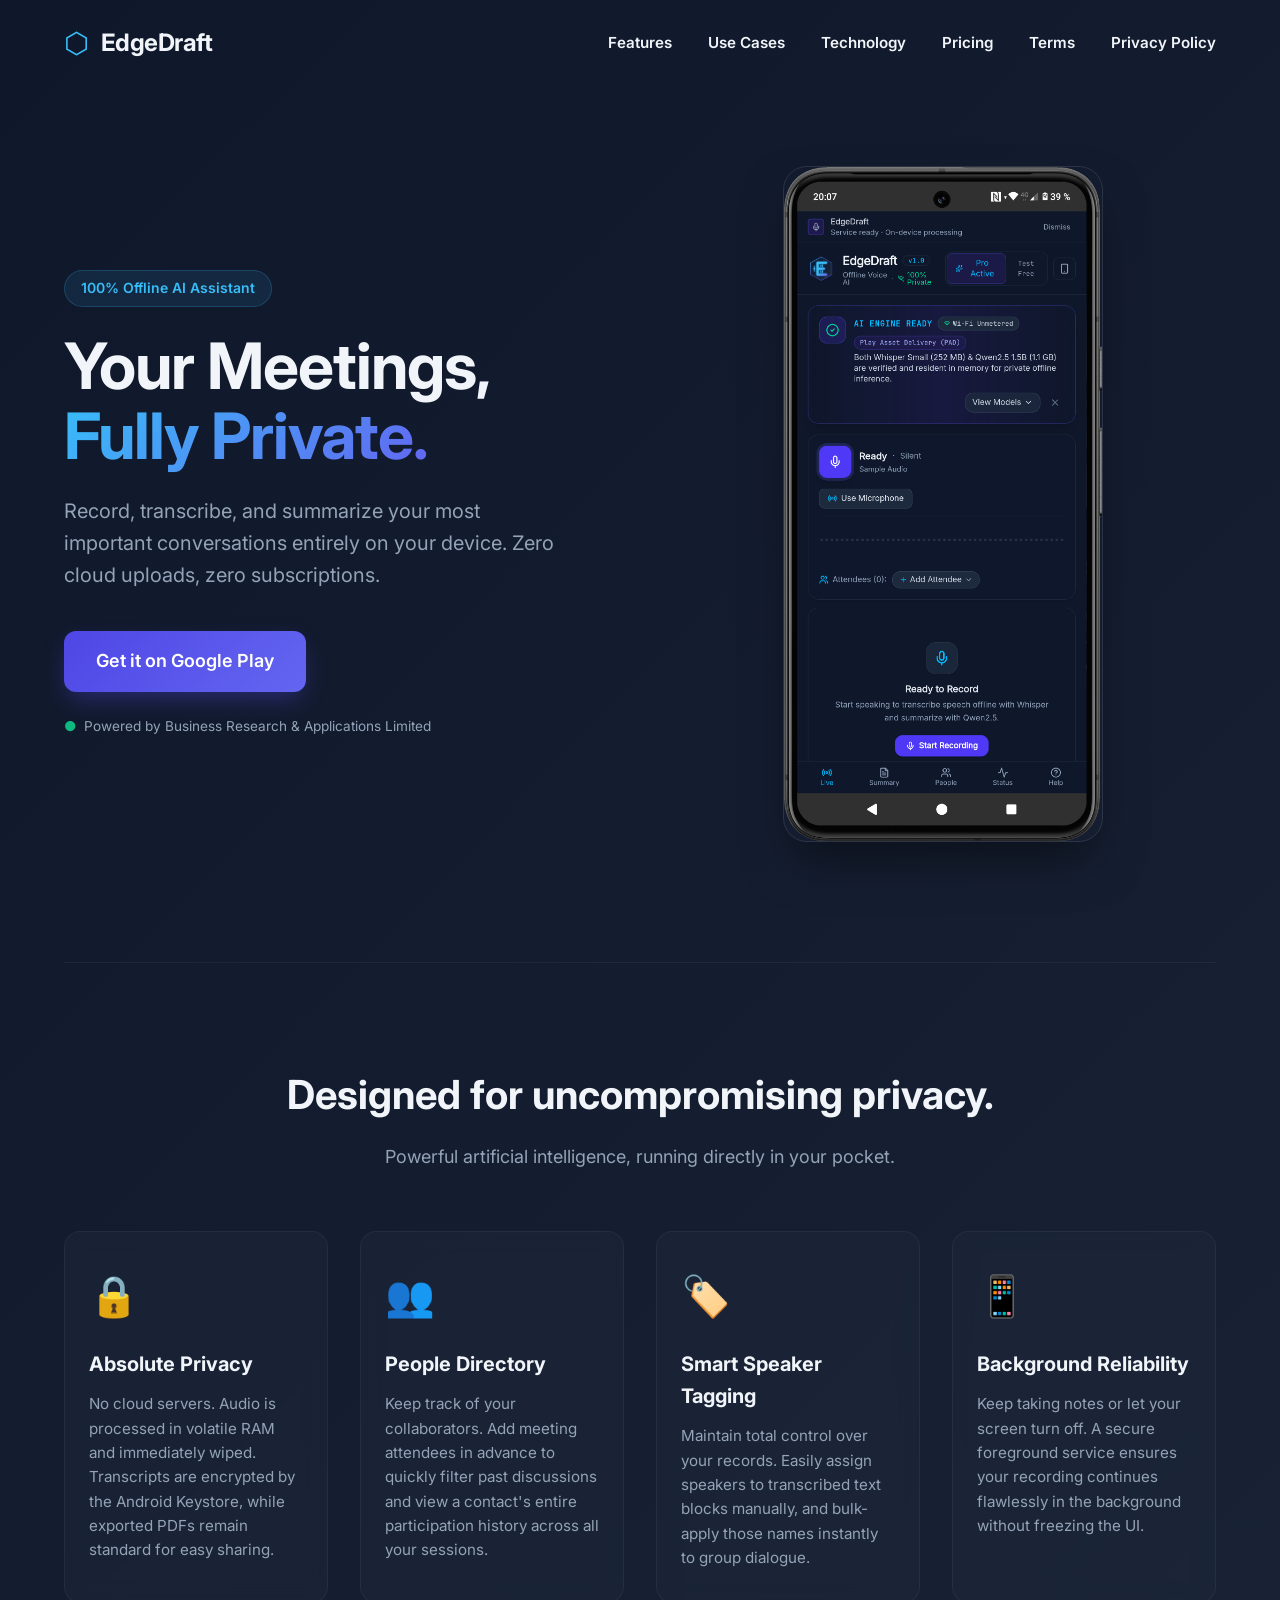
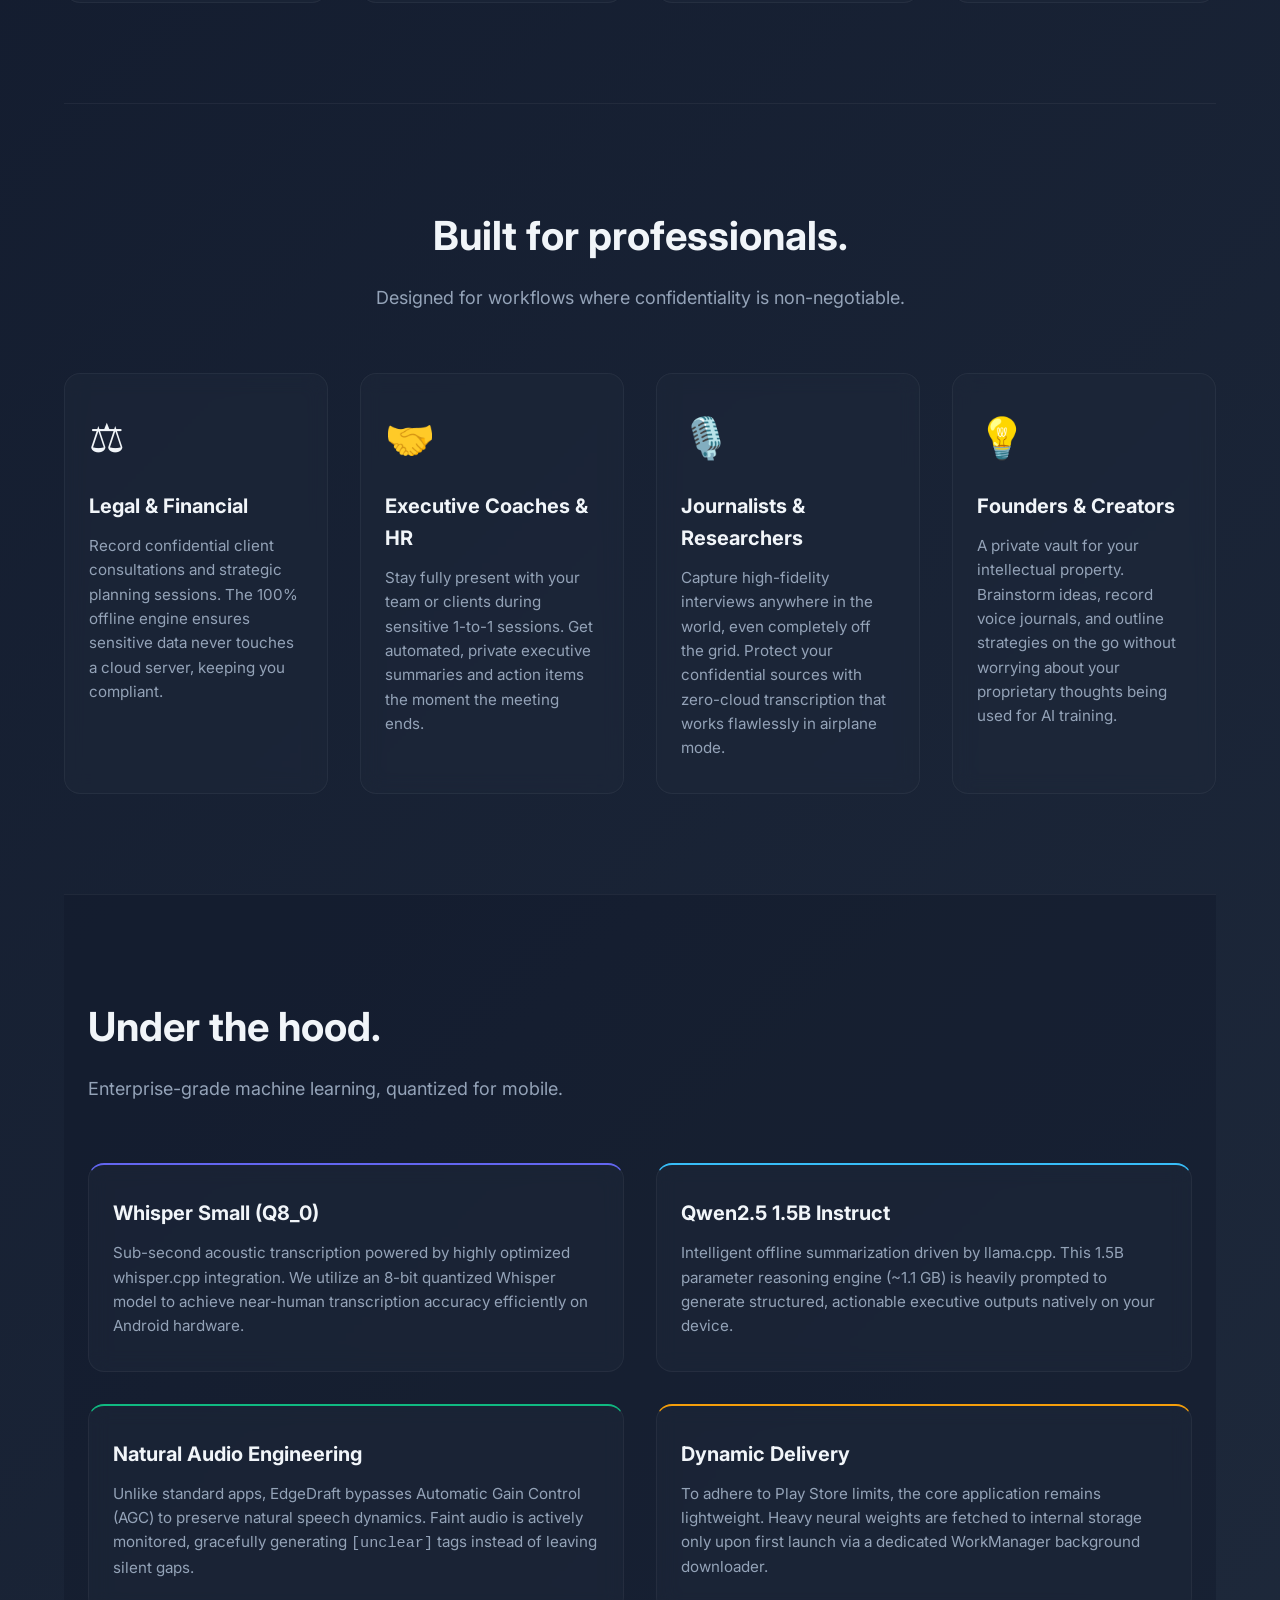
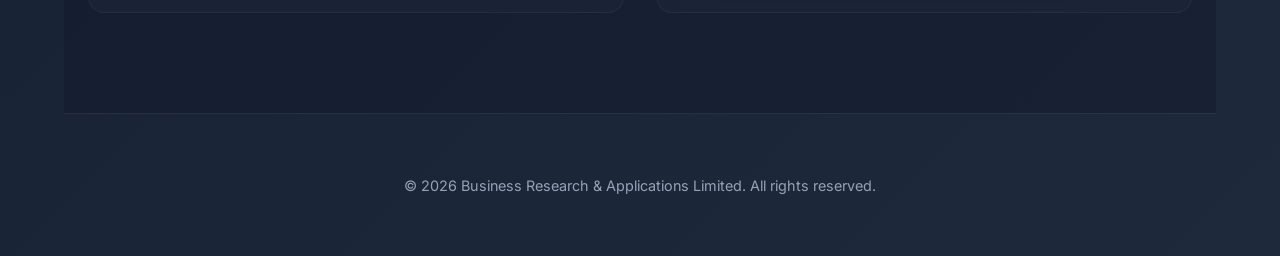
==== commit 3d57829f: "housekeeping - separated css from main html" ====
--- a/index.html
+++ b/index.html
@@ -8,383 +8,7 @@
     <link rel="preconnect" href="https://fonts.googleapis.com">
     <link rel="preconnect" href="https://fonts.gstatic.com" crossorigin>
     <link href="https://fonts.googleapis.com/css2?family=Inter:wght@400;600;700&family=JetBrains+Mono&display=swap" rel="stylesheet">
-    
-    <style>
-        :root {
-            --brand-primary: #4F46E5;
-            --brand-electric: #6366F1;
-            --accent-cyan: #0284C7;
-            --accent-sky: #38BDF8;
-            --bg-dark: #0F172A;
-            --card-dark: #1E293B;
-            --text-primary: #F1F5F9;
-            --text-secondary: #94A3B8;
-            --status-mint: #10B981;
-            --status-amber: #F59E0B;
-        }
-        
-        * {
-            box-sizing: border-box;
-            margin: 0;
-            padding: 0;
-        }
-
-        body {
-            font-family: 'Inter', system-ui, sans-serif;
-            background: linear-gradient(135deg, var(--bg-dark), var(--card-dark));
-            color: var(--text-primary);
-            line-height: 1.6;
-            min-height: 100vh;
-            overflow-x: hidden;
-        }
-
-        .mono {
-            font-family: 'JetBrains Mono', monospace;
-        }
-
-        .container {
-            max-width: 1200px;
-            margin: 0 auto;
-            padding: 0 24px;
-        }
-
-        /* Animations */
-        @keyframes fadeInUp {
-            from { opacity: 0; transform: translateY(20px); }
-            to { opacity: 1; transform: translateY(0); }
-        }
-
-        /* Navigation */
-        header {
-            display: flex;
-            justify-content: space-between;
-            align-items: center;
-            padding: 24px 0;
-            position: relative;
-            z-index: 10;
-        }
-
-        .logo {
-            font-size: 1.5rem;
-            font-weight: 700;
-            display: flex;
-            align-items: center;
-            gap: 12px;
-            letter-spacing: -0.5px;
-        }
-
-        .logo-icon {
-            color: var(--accent-sky);
-            font-size: 1.8rem;
-            line-height: 1;
-        }
-
-        nav a {
-            color: var(--text-primary);
-            text-decoration: none;
-            margin-left: 32px;
-            font-weight: 600;
-            font-size: 0.95rem;
-            transition: color 0.2s;
-        }
-
-        nav a:hover {
-            color: var(--accent-sky);
-        }
-
-        /* Hero Section */
-        .hero {
-            display: flex;
-            align-items: center;
-            justify-content: space-between;
-            padding: 80px 0 120px;
-            gap: 60px;
-            animation: fadeInUp 0.8s ease-out;
-        }
-
-        .hero-content {
-            flex: 1;
-        }
-
-        .hero-badge {
-            display: inline-block;
-            background: rgba(56, 189, 248, 0.1);
-            color: var(--accent-sky);
-            padding: 6px 16px;
-            border-radius: 9999px;
-            font-size: 0.875rem;
-            font-weight: 600;
-            margin-bottom: 24px;
-            border: 1px solid rgba(56, 189, 248, 0.2);
-        }
-
-        .hero h1 {
-            font-size: 4rem;
-            line-height: 1.1;
-            margin-bottom: 24px;
-            letter-spacing: -1px;
-        }
-
-        .hero h1 span {
-            background: linear-gradient(135deg, var(--accent-sky), var(--brand-electric));
-            -webkit-background-clip: text;
-            -webkit-text-fill-color: transparent;
-        }
-
-        .hero p {
-            font-size: 1.25rem;
-            color: var(--text-secondary);
-            margin-bottom: 40px;
-            max-width: 500px;
-        }
-
-        .btn {
-            display: inline-flex;
-            align-items: center;
-            justify-content: center;
-            background: linear-gradient(135deg, var(--brand-primary), var(--brand-electric));
-            color: white;
-            padding: 16px 32px;
-            border-radius: 12px;
-            text-decoration: none;
-            font-weight: 600;
-            font-size: 1.125rem;
-            transition: transform 0.2s, box-shadow 0.2s;
-            border: none;
-            cursor: pointer;
-            box-shadow: 0 10px 25px -5px rgba(79, 70, 229, 0.4);
-        }
-
-        .btn:hover {
-            transform: translateY(-2px);
-            box-shadow: 0 20px 25px -5px rgba(79, 70, 229, 0.5);
-        }
-
-        .powered-by {
-            margin-top: 24px;
-            font-size: 0.85rem;
-            color: var(--text-secondary);
-            display: flex;
-            align-items: center;
-            gap: 8px;
-        }
-
-        /* Hero Image Container */
-        .hero-visual {
-            flex: 1;
-            position: relative;
-            display: flex;
-            justify-content: center;
-        }
-
-        .hero-visual img, .screenshot-visual {
-            max-width: 320px;
-            border-radius: 24px;
-            box-shadow: 0 25px 50px -12px rgba(0, 0, 0, 0.5);
-            border: 1px solid rgba(255,255,255,0.1);
-        }
-
-        /* Generic Section Styling */
-        .content-section {
-            padding: 100px 0;
-            border-top: 1px solid rgba(255,255,255,0.05);
-        }
-
-        .section-header {
-            text-align: center;
-            margin-bottom: 60px;
-        }
-
-        .section-header.left-align {
-            text-align: left;
-        }
-
-        .section-header h2 {
-            font-size: 2.5rem;
-            margin-bottom: 16px;
-        }
-
-        .section-header p {
-            color: var(--text-secondary);
-            font-size: 1.125rem;
-        }
-
-        /* Split Layout for Screenshots */
-        .split-layout {
-            display: flex;
-            align-items: center;
-            gap: 60px;
-            justify-content: space-between;
-        }
-
-        .split-layout .split-content {
-            flex: 1;
-        }
-
-        .split-layout .split-image {
-            flex: 1;
-            display: flex;
-            justify-content: center;
-        }
-
-        /* Shared Grid */
-        .dynamic-grid {
-            display: grid;
-            grid-template-columns: 1fr;
-            gap: 32px;
-        }
-        
-        @media (min-width: 768px) {
-            .dynamic-grid {
-                grid-template-columns: repeat(2, 1fr);
-            }
-        }
-
-        @media (min-width: 1100px) {
-            .dynamic-grid.four-col {
-                grid-template-columns: repeat(4, 1fr);
-            }
-        }
-
-        .card-box {
-            background: rgba(30, 41, 59, 0.5);
-            border: 1px solid rgba(255, 255, 255, 0.05);
-            border-radius: 16px;
-            padding: 32px 24px;
-            transition: transform 0.3s, background 0.3s;
-            backdrop-filter: blur(10px);
-            display: flex;
-            flex-direction: column;
-        }
-
-        .card-box:hover {
-            transform: translateY(-5px);
-            background: rgba(30, 41, 59, 0.8);
-            border-color: rgba(56, 189, 248, 0.3);
-        }
-
-        .card-icon {
-            font-size: 2.5rem;
-            margin-bottom: 20px;
-        }
-
-        .card-box h3 {
-            color: var(--text-primary);
-            font-size: 1.25rem;
-            margin-bottom: 12px;
-        }
-
-        .card-box p {
-            color: var(--text-secondary);
-            font-size: 0.95rem;
-        }
-
-        /* Pricing Section */
-        .pricing-section {
-            padding: 100px 0 140px;
-        }
-
-        .pricing-card {
-            background: var(--card-dark);
-            border: 1px solid rgba(255, 255, 255, 0.1);
-            border-radius: 24px;
-            padding: 48px 40px;
-            position: relative;
-            flex: 1;
-            height: 100%;
-        }
-
-        .pricing-card.premium {
-            background: linear-gradient(180deg, rgba(30, 41, 59, 1) 0%, rgba(15, 23, 42, 1) 100%);
-            border: 2px solid var(--brand-electric);
-            box-shadow: 0 20px 40px -10px rgba(99, 102, 241, 0.3);
-        }
-
-        .popular-badge {
-            position: absolute;
-            top: -12px;
-            left: 50%;
-            transform: translateX(-50%);
-            background: var(--brand-electric);
-            color: white;
-            padding: 4px 16px;
-            border-radius: 9999px;
-            font-size: 0.75rem;
-            font-weight: 700;
-            text-transform: uppercase;
-            letter-spacing: 1px;
-        }
-
-        .pricing-card h3 {
-            font-size: 1.5rem;
-            margin-bottom: 8px;
-        }
-
-        .price {
-            font-size: 3rem;
-            font-weight: 700;
-            margin: 24px 0 8px;
-            color: var(--text-primary);
-        }
-
-        .price-sub {
-            color: var(--text-secondary);
-            font-size: 0.9rem;
-            margin-bottom: 32px;
-        }
-
-        .pricing-features {
-            list-style: none;
-        }
-
-        .pricing-features li {
-            margin-bottom: 16px;
-            color: var(--text-secondary);
-            display: flex;
-            align-items: flex-start;
-            gap: 12px;
-        }
-
-        .pricing-features li::before {
-            content: '✓';
-            color: var(--accent-sky);
-            font-weight: bold;
-        }
-        
-        /* EULA Section */
-        .eula-container {
-            max-width: 900px;
-            margin: 0 auto;
-            background: rgba(15, 23, 42, 0.7);
-            border: 1px dashed rgba(255, 255, 255, 0.1);
-            border-radius: 16px;
-            padding: 32px;
-            height: 400px;
-            overflow-y: auto;
-            color: var(--text-secondary);
-            font-size: 0.95rem;
-            line-height: 1.6;
-            white-space: pre-wrap; /* Ensures the loaded text formatting holds */
-        }
-
-        footer {
-            text-align: center;
-            padding: 40px 0;
-            border-top: 1px solid rgba(255, 255, 255, 0.05);
-            color: var(--text-secondary);
-            font-size: 0.9rem;
-        }
-
-        @media (max-width: 900px) {
-            .hero, .split-layout { flex-direction: column; text-align: center; gap: 40px;}
-            .hero p, .section-header.left-align { text-align: center; margin-left: auto; margin-right: auto;}
-        }
-
-        @media (max-width: 600px) {
-            .hero h1 { font-size: 3rem; }
-            nav a { display: none; }
-        }
-    </style>
+    <link rel="stylesheet" href="styles.css">
 </head>
 <body>
     <div class="container">
@@ -510,122 +134,10 @@
                             <h3>Dynamic Delivery</h3>
                             <p>To adhere to Play Store limits, the core application remains lightweight. Heavy neural weights are fetched to internal storage only upon first launch via a dedicated WorkManager background downloader.</p>
                         </div>
-                    </div>
-                </div>
-                <div class="split-image">
-                    <img src="assets/setup_and_diagnostics.png" alt="Setup and System Diagnostics" class="screenshot-visual">
-                </div>
-            </div>
-        </section>
+		 </section>
 
-        <!-- Pricing Section with Split Layout & Screenshot 3 -->
-        <section id="pricing" class="pricing-section">
-            <div class="section-header">
-                <h2>Simple, transparent pricing.</h2>
-                <p>Start for free. Upgrade once. No monthly subscriptions.</p>
-            </div>
-
-            <div class="split-layout">
-                <!-- Free Tier -->
-                <div class="split-content" style="display: flex; flex-direction: column; gap: 32px;">
-                    <div class="pricing-card">
-                        <h3>Free Tier</h3>
-                        <div class="price">$0</div>
-                        <div class="price-sub">Forever free</div>
-                        <ul class="pricing-features">
-                            <li>Unlimited offline speech-to-text transcription</li>
-                            <li>Real-time active voice detection</li>
-                            <li>Flawless background recording</li>
-                            <li>Complete on-device privacy</li>
-                        </ul>
-                    </div>
-                </div>
-
-                <!-- Pro Tier next to its related Screenshot -->
-                <div class="split-content" style="position: relative;">
-                    <div class="pricing-card premium">
-                        <div class="popular-badge">Pro Experience</div>
-                        <h3 style="color: var(--accent-sky);">EdgeDraft Pro</h3>
-                        <div class="price">One-Time</div>
-                        <div class="price-sub">Unlock intelligent analysis</div>
-                        <ul class="pricing-features">
-                            <li><strong>Everything in Free, plus:</strong></li>
-                            <li>Intelligent, structured meeting summaries</li>
-                            <li>Automated key decisions and action items</li>
-                            <li>Tap timestamps to jump directly to moments</li>
-                            <li>Export notes directly to formatted PDF, TXT, or Markdown</li>
-                        </ul>
-                    </div>
-                </div>
-                
-                <div class="split-image">
-                    <img src="assets/executive_summary.png" alt="Generated Executive Summary & Export UI" class="screenshot-visual">
-                </div>
-            </div>
-        </section>
-        
-        <!-- EULA Section -->
-        <section id="eula" class="content-section" style="padding-top: 0;">
-            <div class="section-header" style="margin-bottom: 30px;">
-                <h2>End User License Agreement</h2>
-            </div>
-            
-            <div class="eula-container">END USER LICENSE AGREEMENT (EULA)
-
-Last Updated: October 2026 
-Provided by: Business Research & Applications Limited
-Application: EdgeDraft
-
-This End User License Agreement ("Agreement") is a binding legal agreement between you ("User" or "you") and Business Research & Applications Limited ("Company", "we", or "us") regarding your use of the EdgeDraft mobile application ("App"). By downloading, installing, or using the App, you agree to be bound by the terms of this Agreement. 
-
-1. License Grant
-Subject to your compliance with this Agreement, the Company grants you a limited, non-exclusive, non-transferable, revocable license to download, install, and use the App for your personal or internal business purposes on a single mobile device owned or controlled by you.
-
-2. Privacy and Data Processing 
-EdgeDraft is engineered for uncompromising privacy through a total local execution architecture with no cloud APIs. By using the App, you acknowledge and agree to the following data handling practices:
-* Audio Data: Voice capture is gated by an energy-threshold Voice Activity Detection (VAD) system. Raw uncompressed PCM audio is deleted from the local database immediately after the text summary is committed. No audio data is ever transmitted to external servers.
-* Transcripts & Summaries: All AI processing is performed strictly on-device utilizing localized machine learning models. Your text data remains secured within your device's storage infrastructure.
-* Exported Data: You are solely responsible for the security and distribution of any Markdown, PDF, or TXT files you choose to manually export from the App.
-* For US Consumers (CCPA/CPRA Notice): As the App operates entirely offline and does not collect or transmit user data to our servers, the Company does not "sell" or "share" your personal information.
-* For EU & UK Consumers (GDPR/UK GDPR): Because all processing occurs locally on your device, the Company acts as neither a "Data Controller" nor a "Data Processor" regarding your audio recordings or transcripts. If you use the App to record third parties, you assume all responsibilities of a Data Controller under applicable data protection laws.
-* Supplementary Privacy Notice: For a detailed technical overview of how our local data handling complements this EULA, please review our official <a href="edgedraft/privacy-policy.html" style="color: var(--accent-sky);">Privacy Policy</a>.
-
-3. App Store Limits & Background Functionality
-To comply with app store size limitations, the App utilizes a download manager to fetch necessary neural weight files to your internal storage upon initial setup. The App utilizes a native Android Foreground Service with a persistent notification to prevent the operating system from terminating recording processes while the screen is off.
-
-4. Monetization and Purchases
-EdgeDraft operates on a freemium model facilitated by the Google Play Billing Library.
-* Free Tier: Users are granted unlimited use of the on-device transcription pipeline.
-* Pro Tier: Summarization capabilities and premium export features are unlocked via a one-time in-app purchase.
-* All transactions, refunds, and payment disputes are handled strictly subject to the terms and conditions of the Google Play Store.
-
-5. Acceptable Use and User Responsibilities
-You agree not to use the App in any manner that violates local, state, national, or international law. 
-* Consent to Record: You are solely responsible for understanding and complying with your local jurisdiction's laws regarding audio recording and wiretapping (including two-party or all-party consent laws applicable in certain US states and international jurisdictions). You must obtain all necessary permissions from meeting attendees before initiating a recording. You agree to indemnify and hold harmless the Company against any criminal or civil liability arising from your unauthorized or illegal recording of conversations.
-* Prohibited Use: You may not reverse-engineer, decompile, or attempt to extract the source code of the App's orchestration layer except where expressly permitted by applicable open-source licenses.
-
-6. Disclaimer of Warranties & AI Limitations
-The App is provided on an "AS IS" and "AS AVAILABLE" basis. The Company explicitly disclaims all warranties, whether express or implied.
-* AI Accuracy: The App relies on localized acoustic transcription and language modeling. The Company does not guarantee the 100% accuracy, completeness, or reliability of generated transcripts, executive summaries, or speaker attributions. 
-* The App is a supportive administrative tool and must not be used as the sole definitive record for legally binding agreements, official legal depositions, or critical medical diagnostics.
-* For EU & UK Consumers: If you are a consumer residing in the United Kingdom or the European Union, nothing in this section affects your statutory rights. Under the UK Consumer Rights Act 2015 and the EU Digital Content Directive, paid digital content (such as the EdgeDraft Pro upgrade) provided to you must be of satisfactory quality, fit for a particular purpose, and as described. If the EdgeDraft Pro digital content is faulty, you are entitled to a repair or a replacement. If the fault cannot be fixed, or if it has not been fixed within a reasonable time and without significant inconvenience, you can get some or all of your money back. 
-
-7. Limitation of Liability
-Statutory Exceptions: Nothing in this Agreement excludes or limits our liability for death or personal injury arising from our negligence, or our fraud or fraudulent misrepresentation, or any other liability that cannot be legally excluded or limited under English law or applicable mandatory local laws. 
-
-Subject to the preceding paragraph, to the maximum extent permitted by applicable law, Business Research & Applications Limited shall not be liable for any indirect, incidental, special, consequential, or punitive damages, including but not limited to loss of profits, data loss, storage exhaustion, or business interruption arising from your use of or inability to use the App.
-
-8. Governing Law and Jurisdiction
-This Agreement, and any dispute or claim arising out of or in connection with it, shall be governed by and construed in accordance with the laws of England and Wales. You and we both agree that the courts of England and Wales will have non-exclusive jurisdiction over any disputes arising from this Agreement. If you are a consumer residing in the EU, you may also bring proceedings in the member state where you are domiciled.
-
-9. Third-Party Open Source Licenses
-The App incorporates various third-party open-source components. Your use of these components is subject to their respective open-source licenses, which are legally attributed within the App's settings menu.</div>
-        </section>
-    </div>
-
-    <footer>
-        <p>&copy; 2026 Business Research & Applications Limited. All rights reserved.</p>
-    </footer>
-
-</body>
-</html>+						
+<!-- Footer -->
+<footer style="text-align: center; padding: 60px 24px; border-top: 1px solid rgba(255, 255, 255, 0.05); color: var(--text-secondary); width: 100%; clear: both;">
+	<p>&copy; 2026 Business Research & Applications Limited. All rights reserved.</p>
+</footer>
--- a/styles.css
+++ b/styles.css
@@ -0,0 +1,374 @@
+:root {
+    --brand-primary: #4F46E5;
+    --brand-electric: #6366F1;
+    --accent-cyan: #0284C7;
+    --accent-sky: #38BDF8;
+    --bg-dark: #0F172A;
+    --card-dark: #1E293B;
+    --text-primary: #F1F5F9;
+    --text-secondary: #94A3B8;
+    --status-mint: #10B981;
+    --status-amber: #F59E0B;
+}
+
+* {
+    box-sizing: border-box;
+    margin: 0;
+    padding: 0;
+}
+
+body {
+    font-family: 'Inter', system-ui, sans-serif;
+    background: linear-gradient(135deg, var(--bg-dark), var(--card-dark));
+    color: var(--text-primary);
+    line-height: 1.6;
+    min-height: 100vh;
+    overflow-x: hidden;
+}
+
+.mono {
+    font-family: 'JetBrains Mono', monospace;
+}
+
+.container {
+    max-width: 1200px;
+    margin: 0 auto;
+    padding: 0 24px;
+}
+
+/* Animations */
+@keyframes fadeInUp {
+    from { opacity: 0; transform: translateY(20px); }
+    to { opacity: 1; transform: translateY(0); }
+}
+
+/* Navigation */
+header {
+    display: flex;
+    justify-content: space-between;
+    align-items: center;
+    padding: 24px 0;
+    position: relative;
+    z-index: 10;
+}
+
+.logo {
+    font-size: 1.5rem;
+    font-weight: 700;
+    display: flex;
+    align-items: center;
+    gap: 12px;
+    letter-spacing: -0.5px;
+}
+
+.logo-icon {
+    color: var(--accent-sky);
+    font-size: 1.8rem;
+    line-height: 1;
+}
+
+nav a {
+    color: var(--text-primary);
+    text-decoration: none;
+    margin-left: 32px;
+    font-weight: 600;
+    font-size: 0.95rem;
+    transition: color 0.2s;
+}
+
+nav a:hover {
+    color: var(--accent-sky);
+}
+
+/* Hero Section */
+.hero {
+    display: flex;
+    align-items: center;
+    justify-content: space-between;
+    padding: 80px 0 120px;
+    gap: 60px;
+    animation: fadeInUp 0.8s ease-out;
+}
+
+.hero-content {
+    flex: 1;
+}
+
+.hero-badge {
+    display: inline-block;
+    background: rgba(56, 189, 248, 0.1);
+    color: var(--accent-sky);
+    padding: 6px 16px;
+    border-radius: 9999px;
+    font-size: 0.875rem;
+    font-weight: 600;
+    margin-bottom: 24px;
+    border: 1px solid rgba(56, 189, 248, 0.2);
+}
+
+.hero h1 {
+    font-size: 4rem;
+    line-height: 1.1;
+    margin-bottom: 24px;
+    letter-spacing: -1px;
+}
+
+.hero h1 span {
+    background: linear-gradient(135deg, var(--accent-sky), var(--brand-electric));
+    -webkit-background-clip: text;
+    -webkit-text-fill-color: transparent;
+}
+
+.hero p {
+    font-size: 1.25rem;
+    color: var(--text-secondary);
+    margin-bottom: 40px;
+    max-width: 500px;
+}
+
+.btn {
+    display: inline-flex;
+    align-items: center;
+    justify-content: center;
+    background: linear-gradient(135deg, var(--brand-primary), var(--brand-electric));
+    color: white;
+    padding: 16px 32px;
+    border-radius: 12px;
+    text-decoration: none;
+    font-weight: 600;
+    font-size: 1.125rem;
+    transition: transform 0.2s, box-shadow 0.2s;
+    border: none;
+    cursor: pointer;
+    box-shadow: 0 10px 25px -5px rgba(79, 70, 229, 0.4);
+}
+
+.btn:hover {
+    transform: translateY(-2px);
+    box-shadow: 0 20px 25px -5px rgba(79, 70, 229, 0.5);
+}
+
+.powered-by {
+    margin-top: 24px;
+    font-size: 0.85rem;
+    color: var(--text-secondary);
+    display: flex;
+    align-items: center;
+    gap: 8px;
+}
+
+/* Hero Image Container */
+.hero-visual {
+    flex: 1;
+    position: relative;
+    display: flex;
+    justify-content: center;
+}
+
+.hero-visual img, .screenshot-visual {
+    max-width: 320px;
+    border-radius: 24px;
+    box-shadow: 0 25px 50px -12px rgba(0, 0, 0, 0.5);
+    border: 1px solid rgba(255,255,255,0.1);
+}
+
+/* Generic Section Styling */
+.content-section {
+    padding: 100px 0;
+    border-top: 1px solid rgba(255,255,255,0.05);
+}
+
+.section-header {
+    text-align: center;
+    margin-bottom: 60px;
+}
+
+.section-header.left-align {
+    text-align: left;
+}
+
+.section-header h2 {
+    font-size: 2.5rem;
+    margin-bottom: 16px;
+}
+
+.section-header p {
+    color: var(--text-secondary);
+    font-size: 1.125rem;
+}
+
+/* Split Layout for Screenshots */
+.split-layout {
+    display: flex;
+    align-items: center;
+    gap: 60px;
+    justify-content: space-between;
+}
+
+.split-layout .split-content {
+    flex: 1;
+}
+
+.split-layout .split-image {
+    flex: 1;
+    display: flex;
+    justify-content: center;
+}
+
+/* Shared Grid */
+.dynamic-grid {
+    display: grid;
+    grid-template-columns: 1fr;
+    gap: 32px;
+}
+
+@media (min-width: 768px) {
+    .dynamic-grid {
+        grid-template-columns: repeat(2, 1fr);
+    }
+}
+
+@media (min-width: 1100px) {
+    .dynamic-grid.four-col {
+        grid-template-columns: repeat(4, 1fr);
+    }
+}
+
+.card-box {
+    background: rgba(30, 41, 59, 0.5);
+    border: 1px solid rgba(255, 255, 255, 0.05);
+    border-radius: 16px;
+    padding: 32px 24px;
+    transition: transform 0.3s, background 0.3s;
+    backdrop-filter: blur(10px);
+    display: flex;
+    flex-direction: column;
+}
+
+.card-box:hover {
+    transform: translateY(-5px);
+    background: rgba(30, 41, 59, 0.8);
+    border-color: rgba(56, 189, 248, 0.3);
+}
+
+.card-icon {
+    font-size: 2.5rem;
+    margin-bottom: 20px;
+}
+
+.card-box h3 {
+    color: var(--text-primary);
+    font-size: 1.25rem;
+    margin-bottom: 12px;
+}
+
+.card-box p {
+    color: var(--text-secondary);
+    font-size: 0.95rem;
+}
+
+/* Pricing Section */
+.pricing-section {
+    padding: 100px 0 140px;
+}
+
+.pricing-card {
+    background: var(--card-dark);
+    border: 1px solid rgba(255, 255, 255, 0.1);
+    border-radius: 24px;
+    padding: 48px 40px;
+    position: relative;
+    flex: 1;
+    height: 100%;
+}
+
+.pricing-card.premium {
+    background: linear-gradient(180deg, rgba(30, 41, 59, 1) 0%, rgba(15, 23, 42, 1) 100%);
+    border: 2px solid var(--brand-electric);
+    box-shadow: 0 20px 40px -10px rgba(99, 102, 241, 0.3);
+}
+
+.popular-badge {
+    position: absolute;
+    top: -12px;
+    left: 50%;
+    transform: translateX(-50%);
+    background: var(--brand-electric);
+    color: white;
+    padding: 4px 16px;
+    border-radius: 9999px;
+    font-size: 0.75rem;
+    font-weight: 700;
+    text-transform: uppercase;
+    letter-spacing: 1px;
+}
+
+.pricing-card h3 {
+    font-size: 1.5rem;
+    margin-bottom: 8px;
+}
+
+.price {
+    font-size: 3rem;
+    font-weight: 700;
+    margin: 24px 0 8px;
+    color: var(--text-primary);
+}
+
+.price-sub {
+    color: var(--text-secondary);
+    font-size: 0.9rem;
+    margin-bottom: 32px;
+}
+
+.pricing-features {
+    list-style: none;
+}
+
+.pricing-features li {
+    margin-bottom: 16px;
+    color: var(--text-secondary);
+    display: flex;
+    align-items: flex-start;
+    gap: 12px;
+}
+
+.pricing-features li::before {
+    content: '✓';
+    color: var(--accent-sky);
+    font-weight: bold;
+}
+
+/* EULA Section */
+.eula-container {
+    max-width: 900px;
+    margin: 0 auto;
+    background: rgba(15, 23, 42, 0.7);
+    border: 1px dashed rgba(255, 255, 255, 0.1);
+    border-radius: 16px;
+    padding: 32px;
+    height: 400px;
+    overflow-y: auto;
+    color: var(--text-secondary);
+    font-size: 0.95rem;
+    line-height: 1.6;
+    white-space: pre-wrap; /* Ensures the loaded text formatting holds */
+}
+
+footer {
+    text-align: center;
+    padding: 40px 0;
+    border-top: 1px solid rgba(255, 255, 255, 0.05);
+    color: var(--text-secondary);
+    font-size: 0.9rem;
+}
+
+@media (max-width: 900px) {
+    .hero, .split-layout { flex-direction: column; text-align: center; gap: 40px;}
+    .hero p, .section-header.left-align { text-align: center; margin-left: auto; margin-right: auto;}
+}
+
+@media (max-width: 600px) {
+    .hero h1 { font-size: 3rem; }
+    nav a { display: none; }
+}
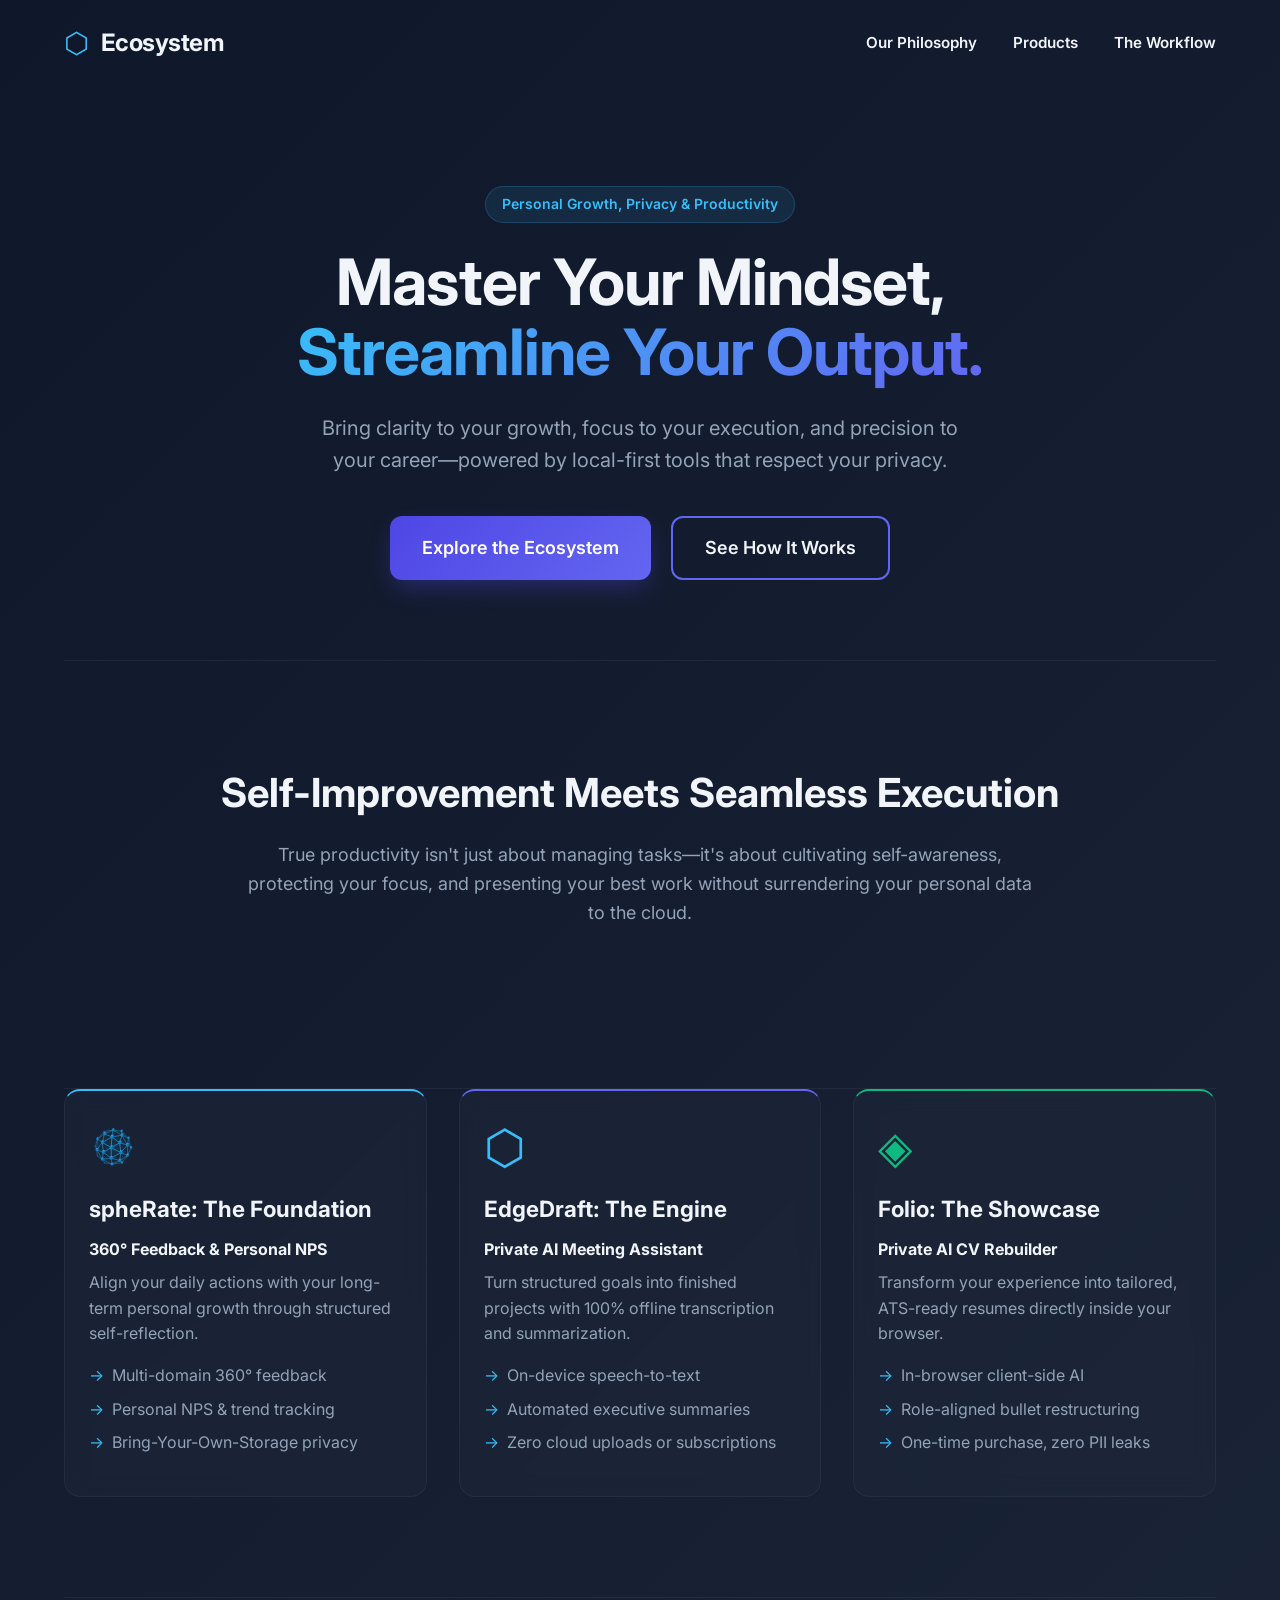
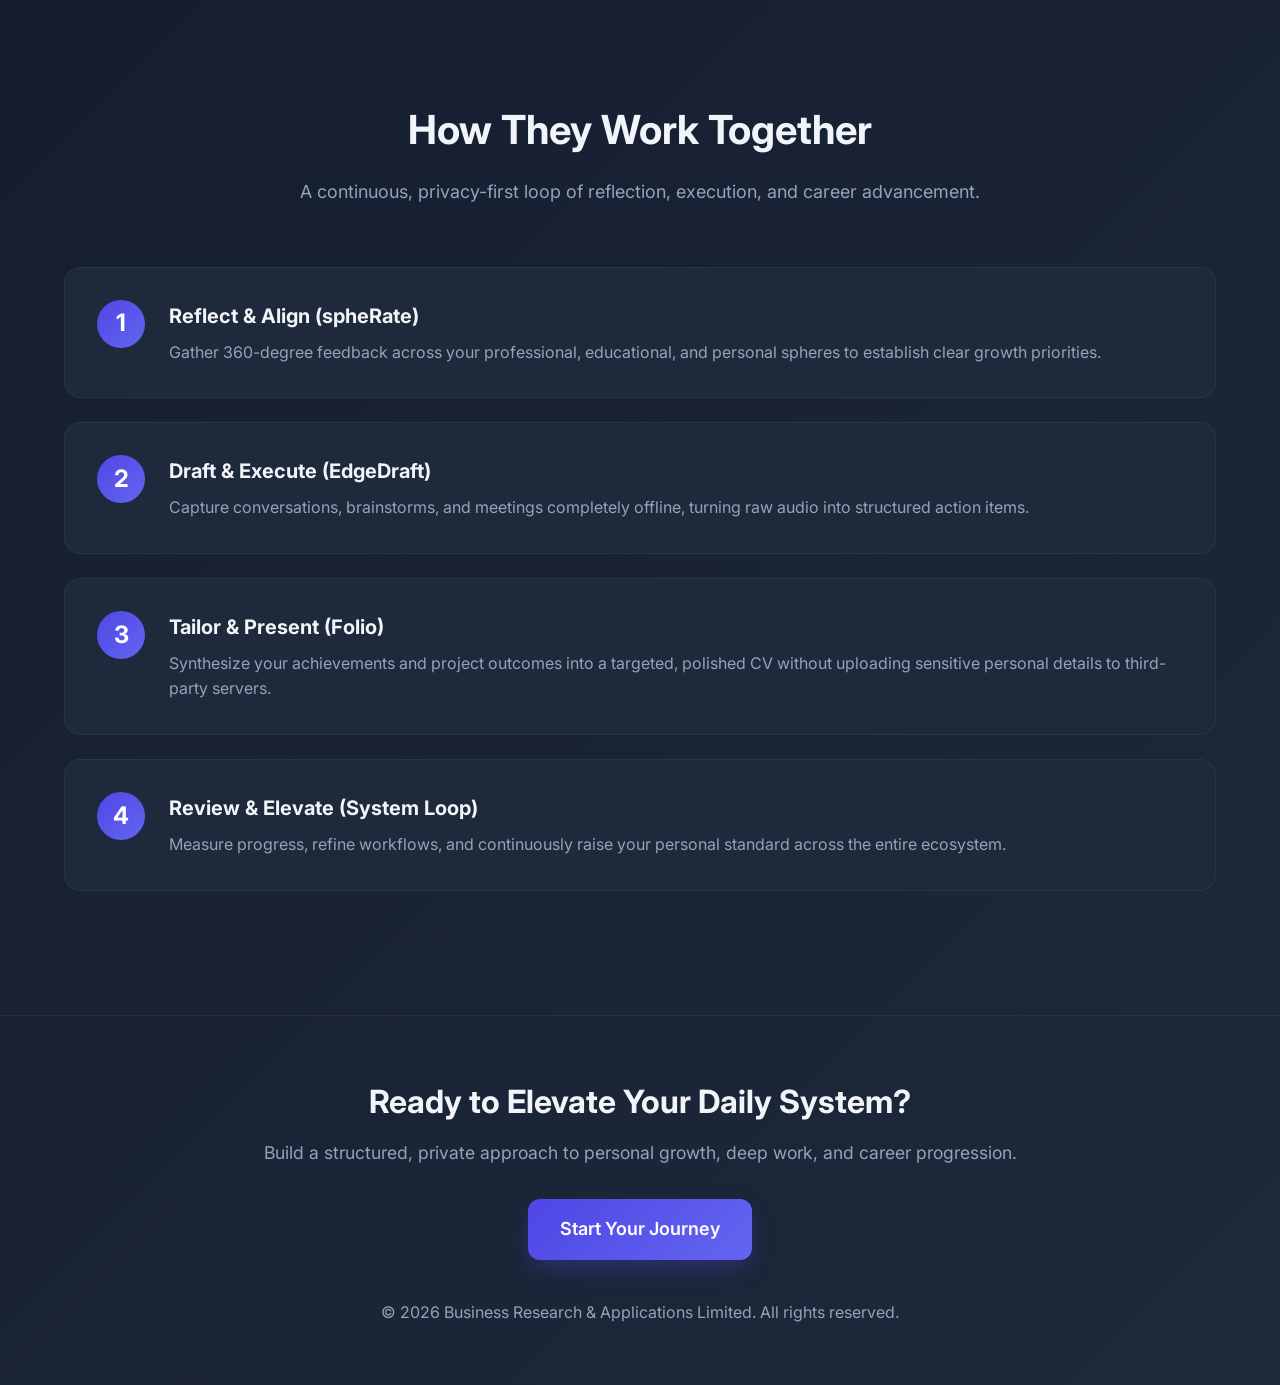
==== commit 44eb5b6a: "3 products web" ====
--- a/index.html
+++ b/index.html
@@ -3,141 +3,157 @@
 <head>
     <meta charset="UTF-8">
     <meta name="viewport" content="width=device-width, initial-scale=1.0">
-    <title>EdgeDraft - Your Private AI Meeting Assistant</title>
+    <title>Ecosystem - Master Your Mindset, Streamline Your Output</title>
     
     <link rel="preconnect" href="https://fonts.googleapis.com">
     <link rel="preconnect" href="https://fonts.gstatic.com" crossorigin>
     <link href="https://fonts.googleapis.com/css2?family=Inter:wght@400;600;700&family=JetBrains+Mono&display=swap" rel="stylesheet">
-    <link rel="stylesheet" href="styles.css">
+    
+    <link rel="stylesheet" href="styles.css?v=3">
 </head>
 <body>
     <div class="container">
         <!-- Navigation -->
         <header>
             <div class="logo">
-                <span class="logo-icon">⬡</span> EdgeDraft
+                <span class="logo-icon">⬡</span> Ecosystem
             </div>
             <nav>
-                <a href="#features">Features</a>
-                <a href="#use-cases">Use Cases</a>
-                <a href="#technology">Technology</a>
-                <a href="#pricing">Pricing</a>
-                <a href="#eula">Terms</a>
-                <a href="edgedraft/privacy-policy.html">Privacy Policy</a>
+                <a href="#philosophy">Our Philosophy</a>
+                <a href="#products">Products</a>
+                <a href="#workflow">The Workflow</a>
             </nav>
         </header>
 
         <!-- Hero Section -->
         <section class="hero">
-            <div class="hero-content">
-                <div class="hero-badge">100% Offline AI Assistant</div>
-                <h1>Your Meetings, <br><span>Fully Private.</span></h1>
-                <p>Record, transcribe, and summarize your most important conversations entirely on your device. Zero cloud uploads, zero subscriptions.</p>
+            <div class="hero-badge">Personal Growth, Privacy &amp; Productivity</div>
+            <h1>Master Your Mindset, <br><span>Streamline Your Output.</span></h1>
+            <p>Bring clarity to your growth, focus to your execution, and precision to your career—powered by local-first tools that respect your privacy.</p>
+            
+            <div class="cta-group">
+                <a href="#products" class="btn">Explore the Ecosystem</a>
+                <a href="#workflow" class="btn btn-outline">See How It Works</a>
+            </div>
+        </section>
+
+        <!-- The Core Philosophy -->
+        <section id="philosophy" class="content-section">
+            <div class="section-header">
+                <h2>Self-Improvement Meets Seamless Execution</h2>
+                <p>True productivity isn't just about managing tasks—it's about cultivating self-awareness, protecting your focus, and presenting your best work without surrendering your personal data to the cloud.</p>
+            </div>
+        </section>
+
+        <!-- Product Spotlight -->
+        <section id="products" class="content-section" style="padding-top: 0;">
+            <div class="dynamic-grid three-col">
                 
-                <a href="https://play.google.com/store/apps/details?id=com.edgedraft.app" class="btn" id="downloadBtn">Get it on Google Play</a>
-                
-                <div class="powered-by">
-                    <span style="color: var(--status-mint);">●</span> Powered by Business Research & Applications Limited
+                <!-- spheRate Card -->
+                <a href="spherate/landing.html" class="card-link">
+                    <div class="card-box" style="border-top: 2px solid var(--accent-sky);">
+                        <div class="card-icon">
+                            <img src="assets/spherate/icon.svg" alt="spheRate Icon" class="product-svg-icon">
+                        </div>
+                        <h3>spheRate: The Foundation</h3>
+                        <p class="card-subtitle"><strong>360° Feedback &amp; Personal NPS</strong></p>
+                        <p>Align your daily actions with your long-term personal growth through structured self-reflection.</p>
+                        <ul>
+                            <li>Multi-domain 360° feedback</li>
+                            <li>Personal NPS &amp; trend tracking</li>
+                            <li>Bring-Your-Own-Storage privacy</li>
+                        </ul>
+                    </div>
+                </a>
+
+                <!-- EdgeDraft Card -->
+                <a href="edgedraft/landing.html" class="card-link">
+                    <div class="card-box" style="border-top: 2px solid var(--brand-electric);">
+                        <div class="card-icon">
+                            <span class="edgedraft-mark">⬡</span>
+                        </div>
+                        <h3>EdgeDraft: The Engine</h3>
+                        <p class="card-subtitle"><strong>Private AI Meeting Assistant</strong></p>
+                        <p>Turn structured goals into finished projects with 100% offline transcription and summarization.</p>
+                        <ul>
+                            <li>On-device speech-to-text</li>
+                            <li>Automated executive summaries</li>
+                            <li>Zero cloud uploads or subscriptions</li>
+                        </ul>
+                    </div>
+                </a>
+
+                <!-- Folio Card -->
+                <a href="folio/index.html" class="card-link">
+                    <div class="card-box" style="border-top: 2px solid var(--status-mint);">
+                        <div class="card-icon">
+                            <img src="assets/folio/icon.svg" alt="Folio Icon" class="product-svg-icon" onerror="this.style.display='none'; this.nextElementSibling.style.display='block';">
+                            <span class="folio-fallback-mark" style="display: none;">◈</span>
+                        </div>
+                        <h3>Folio: The Showcase</h3>
+                        <p class="card-subtitle"><strong>Private AI CV Rebuilder</strong></p>
+                        <p>Transform your experience into tailored, ATS-ready resumes directly inside your browser.</p>
+                        <ul>
+                            <li>In-browser client-side AI</li>
+                            <li>Role-aligned bullet restructuring</li>
+                            <li>One-time purchase, zero PII leaks</li>
+                        </ul>
+                    </div>
+                </a>
+
+            </div>
+        </section>
+
+        <!-- Workflow Loop -->
+        <section id="workflow" class="content-section">
+            <div class="section-header">
+                <h2>How They Work Together</h2>
+                <p>A continuous, privacy-first loop of reflection, execution, and career advancement.</p>
+            </div>
+            
+            <div class="workflow-step">
+                <div class="step-number">1</div>
+                <div class="step-content">
+                    <h3>Reflect &amp; Align (spheRate)</h3>
+                    <p>Gather 360-degree feedback across your professional, educational, and personal spheres to establish clear growth priorities.</p>
+                </div>
+            </div>
+            
+            <div class="workflow-step">
+                <div class="step-number">2</div>
+                <div class="step-content">
+                    <h3>Draft &amp; Execute (EdgeDraft)</h3>
+                    <p>Capture conversations, brainstorms, and meetings completely offline, turning raw audio into structured action items.</p>
                 </div>
             </div>
 
-            <!-- UI Screenshot Graphic 1 -->
-            <div class="hero-visual">
-                <img src="assets/ready_to_record.png" alt="EdgeDraft Ready to Record Interface">
+            <div class="workflow-step">
+                <div class="step-number">3</div>
+                <div class="step-content">
+                    <h3>Tailor &amp; Present (Folio)</h3>
+                    <p>Synthesize your achievements and project outcomes into a targeted, polished CV without uploading sensitive personal details to third-party servers.</p>
+                </div>
             </div>
-        </section>
-
-        <!-- Benefits/Features Section -->
-        <section id="features" class="content-section">
-            <div class="section-header">
-                <h2>Designed for uncompromising privacy.</h2>
-                <p>Powerful artificial intelligence, running directly in your pocket.</p>
-            </div>
-
-            <div class="dynamic-grid four-col">
-                <div class="card-box">
-                    <div class="card-icon">🔒</div>
-                    <h3>Absolute Privacy</h3>
-                    <p>No cloud servers. Audio is processed in volatile RAM and immediately wiped. Transcripts are encrypted by the Android Keystore, while exported PDFs remain standard for easy sharing.</p>
-                </div>
-                <div class="card-box">
-                    <div class="card-icon">👥</div>
-                    <h3>People Directory</h3>
-                    <p>Keep track of your collaborators. Add meeting attendees in advance to quickly filter past discussions and view a contact's entire participation history across all your sessions.</p>
-                </div>
-                <div class="card-box">
-                    <div class="card-icon">🏷️</div>
-                    <h3>Smart Speaker Tagging</h3>
-                    <p>Maintain total control over your records. Easily assign speakers to transcribed text blocks manually, and bulk-apply those names instantly to group dialogue.</p>
-                </div>
-                <div class="card-box">
-                    <div class="card-icon">📱</div>
-                    <h3>Background Reliability</h3>
-                    <p>Keep taking notes or let your screen turn off. A secure foreground service ensures your recording continues flawlessly in the background without freezing the UI.</p>
+            
+            <div class="workflow-step">
+                <div class="step-number">4</div>
+                <div class="step-content">
+                    <h3>Review &amp; Elevate (System Loop)</h3>
+                    <p>Measure progress, refine workflows, and continuously raise your personal standard across the entire ecosystem.</p>
                 </div>
             </div>
         </section>
+    </div>
 
-        <!-- Target Audiences / Use Cases Section -->
-        <section id="use-cases" class="content-section">
-            <div class="section-header">
-                <h2>Built for professionals.</h2>
-                <p>Designed for workflows where confidentiality is non-negotiable.</p>
-            </div>
+    <!-- Call to Action / Footer -->
+    <footer>
+        <div class="footer-cta">
+            <h2>Ready to Elevate Your Daily System?</h2>
+            <p>Build a structured, private approach to personal growth, deep work, and career progression.</p>
+            <a href="#products" class="btn">Start Your Journey</a>
+        </div>
+        <p>&copy; 2026 Business Research &amp; Applications Limited. All rights reserved.</p>
+    </footer>
 
-            <div class="dynamic-grid four-col">
-                <div class="card-box">
-                    <div class="card-icon">⚖️</div>
-                    <h3>Legal & Financial</h3>
-                    <p>Record confidential client consultations and strategic planning sessions. The 100% offline engine ensures sensitive data never touches a cloud server, keeping you compliant.</p>
-                </div>
-                <div class="card-box">
-                    <div class="card-icon">🤝</div>
-                    <h3>Executive Coaches & HR</h3>
-                    <p>Stay fully present with your team or clients during sensitive 1-to-1 sessions. Get automated, private executive summaries and action items the moment the meeting ends.</p>
-                </div>
-                <div class="card-box">
-                    <div class="card-icon">🎙️</div>
-                    <h3>Journalists & Researchers</h3>
-                    <p>Capture high-fidelity interviews anywhere in the world, even completely off the grid. Protect your confidential sources with zero-cloud transcription that works flawlessly in airplane mode.</p>
-                </div>
-                <div class="card-box">
-                    <div class="card-icon">💡</div>
-                    <h3>Founders & Creators</h3>
-                    <p>A private vault for your intellectual property. Brainstorm ideas, record voice journals, and outline strategies on the go without worrying about your proprietary thoughts being used for AI training.</p>
-                </div>
-            </div>
-        </section>
-
-        <!-- Technology Section with Split Layout & Screenshot 2 -->
-        <section id="technology" class="content-section" style="background: rgba(15, 23, 42, 0.4); padding: 100px 24px;">
-            <div class="split-layout">
-                <div class="split-content">
-                    <div class="section-header left-align">
-                        <h2>Under the hood.</h2>
-                        <p>Enterprise-grade machine learning, quantized for mobile.</p>
-                    </div>
-                    <div class="dynamic-grid">
-                        <div class="card-box" style="border-top: 2px solid var(--brand-electric);">
-                            <h3>Whisper Small (Q8_0)</h3>
-                            <p>Sub-second acoustic transcription powered by highly optimized whisper.cpp integration. We utilize an 8-bit quantized Whisper model to achieve near-human transcription accuracy efficiently on Android hardware.</p>
-                        </div>
-                        <div class="card-box" style="border-top: 2px solid var(--accent-sky);">
-                            <h3>Qwen2.5 1.5B Instruct</h3>
-                            <p>Intelligent offline summarization driven by llama.cpp. This 1.5B parameter reasoning engine (~1.1 GB) is heavily prompted to generate structured, actionable executive outputs natively on your device.</p>
-                        </div>
-                        <div class="card-box" style="border-top: 2px solid var(--status-mint);">
-                            <h3>Natural Audio Engineering</h3>
-                            <p>Unlike standard apps, EdgeDraft bypasses Automatic Gain Control (AGC) to preserve natural speech dynamics. Faint audio is actively monitored, gracefully generating <code>[unclear]</code> tags instead of leaving silent gaps.</p>
-                        </div>
-                        <div class="card-box" style="border-top: 2px solid var(--status-amber);">
-                            <h3>Dynamic Delivery</h3>
-                            <p>To adhere to Play Store limits, the core application remains lightweight. Heavy neural weights are fetched to internal storage only upon first launch via a dedicated WorkManager background downloader.</p>
-                        </div>
-		 </section>
-
-						
-<!-- Footer -->
-<footer style="text-align: center; padding: 60px 24px; border-top: 1px solid rgba(255, 255, 255, 0.05); color: var(--text-secondary); width: 100%; clear: both;">
-	<p>&copy; 2026 Business Research & Applications Limited. All rights reserved.</p>
-</footer>+</body>
+</html>
--- a/styles.css
+++ b/styles.css
@@ -17,6 +17,10 @@
     padding: 0;
 }
 
+html {
+    scroll-behavior: smooth;
+}
+
 body {
     font-family: 'Inter', system-ui, sans-serif;
     background: linear-gradient(135deg, var(--bg-dark), var(--card-dark));
@@ -83,15 +87,12 @@
 /* Hero Section */
 .hero {
     display: flex;
-    align-items: center;
-    justify-content: space-between;
-    padding: 80px 0 120px;
-    gap: 60px;
+    flex-direction: column;
+    align-items: center;
+    justify-content: center;
+    padding: 100px 0 80px;
+    text-align: center;
     animation: fadeInUp 0.8s ease-out;
-}
-
-.hero-content {
-    flex: 1;
 }
 
 .hero-badge {
@@ -111,6 +112,7 @@
     line-height: 1.1;
     margin-bottom: 24px;
     letter-spacing: -1px;
+    max-width: 820px;
 }
 
 .hero h1 span {
@@ -123,7 +125,7 @@
     font-size: 1.25rem;
     color: var(--text-secondary);
     margin-bottom: 40px;
-    max-width: 500px;
+    max-width: 640px;
 }
 
 .btn {
@@ -148,34 +150,29 @@
     box-shadow: 0 20px 25px -5px rgba(79, 70, 229, 0.5);
 }
 
-.powered-by {
-    margin-top: 24px;
-    font-size: 0.85rem;
-    color: var(--text-secondary);
-    display: flex;
-    align-items: center;
-    gap: 8px;
-}
-
-/* Hero Image Container */
-.hero-visual {
-    flex: 1;
-    position: relative;
-    display: flex;
+.cta-group {
+    display: flex;
+    gap: 20px;
     justify-content: center;
 }
 
-.hero-visual img, .screenshot-visual {
-    max-width: 320px;
-    border-radius: 24px;
-    box-shadow: 0 25px 50px -12px rgba(0, 0, 0, 0.5);
-    border: 1px solid rgba(255,255,255,0.1);
+.btn-outline {
+    background: transparent;
+    border: 2px solid var(--brand-electric);
+    color: var(--text-primary);
+    box-shadow: none;
+}
+
+.btn-outline:hover {
+    background: rgba(99, 102, 241, 0.1);
+    transform: translateY(-2px);
+    box-shadow: none;
 }
 
 /* Generic Section Styling */
 .content-section {
     padding: 100px 0;
-    border-top: 1px solid rgba(255,255,255,0.05);
+    border-top: 1px solid rgba(255, 255, 255, 0.05);
 }
 
 .section-header {
@@ -183,10 +180,6 @@
     margin-bottom: 60px;
 }
 
-.section-header.left-align {
-    text-align: left;
-}
-
 .section-header h2 {
     font-size: 2.5rem;
     margin-bottom: 16px;
@@ -195,24 +188,8 @@
 .section-header p {
     color: var(--text-secondary);
     font-size: 1.125rem;
-}
-
-/* Split Layout for Screenshots */
-.split-layout {
-    display: flex;
-    align-items: center;
-    gap: 60px;
-    justify-content: space-between;
-}
-
-.split-layout .split-content {
-    flex: 1;
-}
-
-.split-layout .split-image {
-    flex: 1;
-    display: flex;
-    justify-content: center;
+    max-width: 800px;
+    margin: 0 auto;
 }
 
 /* Shared Grid */
@@ -226,12 +203,15 @@
     .dynamic-grid {
         grid-template-columns: repeat(2, 1fr);
     }
-}
-
-@media (min-width: 1100px) {
-    .dynamic-grid.four-col {
-        grid-template-columns: repeat(4, 1fr);
+    .dynamic-grid.three-col {
+        grid-template-columns: repeat(3, 1fr);
     }
+}
+
+.card-link {
+    text-decoration: none;
+    display: block;
+    height: 100%;
 }
 
 .card-box {
@@ -239,7 +219,8 @@
     border: 1px solid rgba(255, 255, 255, 0.05);
     border-radius: 16px;
     padding: 32px 24px;
-    transition: transform 0.3s, background 0.3s;
+    height: 100%;
+    transition: transform 0.3s, background 0.3s, border-color 0.3s;
     backdrop-filter: blur(10px);
     display: flex;
     flex-direction: column;
@@ -252,123 +233,128 @@
 }
 
 .card-icon {
-    font-size: 2.5rem;
     margin-bottom: 20px;
+    height: 48px;
+    display: flex;
+    align-items: center;
+}
+
+.product-svg-icon {
+    width: 48px;
+    height: 48px;
+    display: block;
+}
+
+.edgedraft-mark {
+    color: var(--accent-sky);
+    font-size: 3rem;
+    line-height: 48px;
+    display: block;
+}
+
+.folio-fallback-mark {
+    color: var(--status-mint);
+    font-size: 2.8rem;
+    line-height: 48px;
 }
 
 .card-box h3 {
     color: var(--text-primary);
-    font-size: 1.25rem;
-    margin-bottom: 12px;
+    font-size: 1.4rem;
+    margin-bottom: 10px;
 }
 
 .card-box p {
     color: var(--text-secondary);
-    font-size: 0.95rem;
-}
-
-/* Pricing Section */
-.pricing-section {
-    padding: 100px 0 140px;
-}
-
-.pricing-card {
+    font-size: 1rem;
+    margin-bottom: 16px;
+}
+
+.card-box p.card-subtitle {
+    color: var(--text-primary);
+    margin-bottom: 8px;
+}
+
+.card-box ul {
+    list-style: none;
+    color: var(--text-secondary);
+    margin-top: auto;
+}
+
+.card-box ul li {
+    margin-bottom: 8px;
+    display: flex;
+    align-items: flex-start;
+    gap: 8px;
+}
+
+.card-box ul li::before {
+    content: '→';
+    color: var(--accent-sky);
+}
+
+/* Workflow Loop */
+.workflow-step {
+    display: flex;
+    align-items: flex-start;
+    gap: 24px;
     background: var(--card-dark);
-    border: 1px solid rgba(255, 255, 255, 0.1);
-    border-radius: 24px;
-    padding: 48px 40px;
-    position: relative;
-    flex: 1;
-    height: 100%;
-}
-
-.pricing-card.premium {
-    background: linear-gradient(180deg, rgba(30, 41, 59, 1) 0%, rgba(15, 23, 42, 1) 100%);
-    border: 2px solid var(--brand-electric);
-    box-shadow: 0 20px 40px -10px rgba(99, 102, 241, 0.3);
-}
-
-.popular-badge {
-    position: absolute;
-    top: -12px;
-    left: 50%;
-    transform: translateX(-50%);
-    background: var(--brand-electric);
-    color: white;
-    padding: 4px 16px;
-    border-radius: 9999px;
-    font-size: 0.75rem;
-    font-weight: 700;
-    text-transform: uppercase;
-    letter-spacing: 1px;
-}
-
-.pricing-card h3 {
-    font-size: 1.5rem;
-    margin-bottom: 8px;
-}
-
-.price {
-    font-size: 3rem;
-    font-weight: 700;
-    margin: 24px 0 8px;
-    color: var(--text-primary);
-}
-
-.price-sub {
-    color: var(--text-secondary);
-    font-size: 0.9rem;
-    margin-bottom: 32px;
-}
-
-.pricing-features {
-    list-style: none;
-}
-
-.pricing-features li {
-    margin-bottom: 16px;
-    color: var(--text-secondary);
-    display: flex;
-    align-items: flex-start;
-    gap: 12px;
-}
-
-.pricing-features li::before {
-    content: '✓';
-    color: var(--accent-sky);
-    font-weight: bold;
-}
-
-/* EULA Section */
-.eula-container {
-    max-width: 900px;
-    margin: 0 auto;
-    background: rgba(15, 23, 42, 0.7);
-    border: 1px dashed rgba(255, 255, 255, 0.1);
+    border: 1px solid rgba(255, 255, 255, 0.05);
     border-radius: 16px;
     padding: 32px;
-    height: 400px;
-    overflow-y: auto;
-    color: var(--text-secondary);
-    font-size: 0.95rem;
-    line-height: 1.6;
-    white-space: pre-wrap; /* Ensures the loaded text formatting holds */
-}
-
+    margin-bottom: 24px;
+}
+
+.step-number {
+    background: linear-gradient(135deg, var(--brand-primary), var(--brand-electric));
+    color: white;
+    width: 48px;
+    height: 48px;
+    border-radius: 50%;
+    display: flex;
+    align-items: center;
+    justify-content: center;
+    font-size: 1.5rem;
+    font-weight: 700;
+    flex-shrink: 0;
+}
+
+.step-content h3 {
+    font-size: 1.25rem;
+    margin-bottom: 8px;
+    color: var(--text-primary);
+}
+
+.step-content p {
+    color: var(--text-secondary);
+}
+
+/* Footer */
 footer {
     text-align: center;
-    padding: 40px 0;
+    padding: 60px 0;
     border-top: 1px solid rgba(255, 255, 255, 0.05);
     color: var(--text-secondary);
-    font-size: 0.9rem;
-}
-
-@media (max-width: 900px) {
-    .hero, .split-layout { flex-direction: column; text-align: center; gap: 40px;}
-    .hero p, .section-header.left-align { text-align: center; margin-left: auto; margin-right: auto;}
-}
-
-@media (max-width: 600px) {
-    .hero h1 { font-size: 3rem; }
+}
+
+.footer-cta {
+    margin-bottom: 40px;
+}
+
+.footer-cta h2 {
+    color: var(--text-primary);
+    font-size: 2rem;
+    margin-bottom: 12px;
+}
+
+.footer-cta p {
+    margin-bottom: 32px;
+    font-size: 1.1rem;
+}
+
+@media (max-width: 767px) {
+    .hero h1 { font-size: 2.75rem; }
     nav a { display: none; }
+    .cta-group { flex-direction: column; }
+    .workflow-step { flex-direction: column; gap: 16px; }
 }
